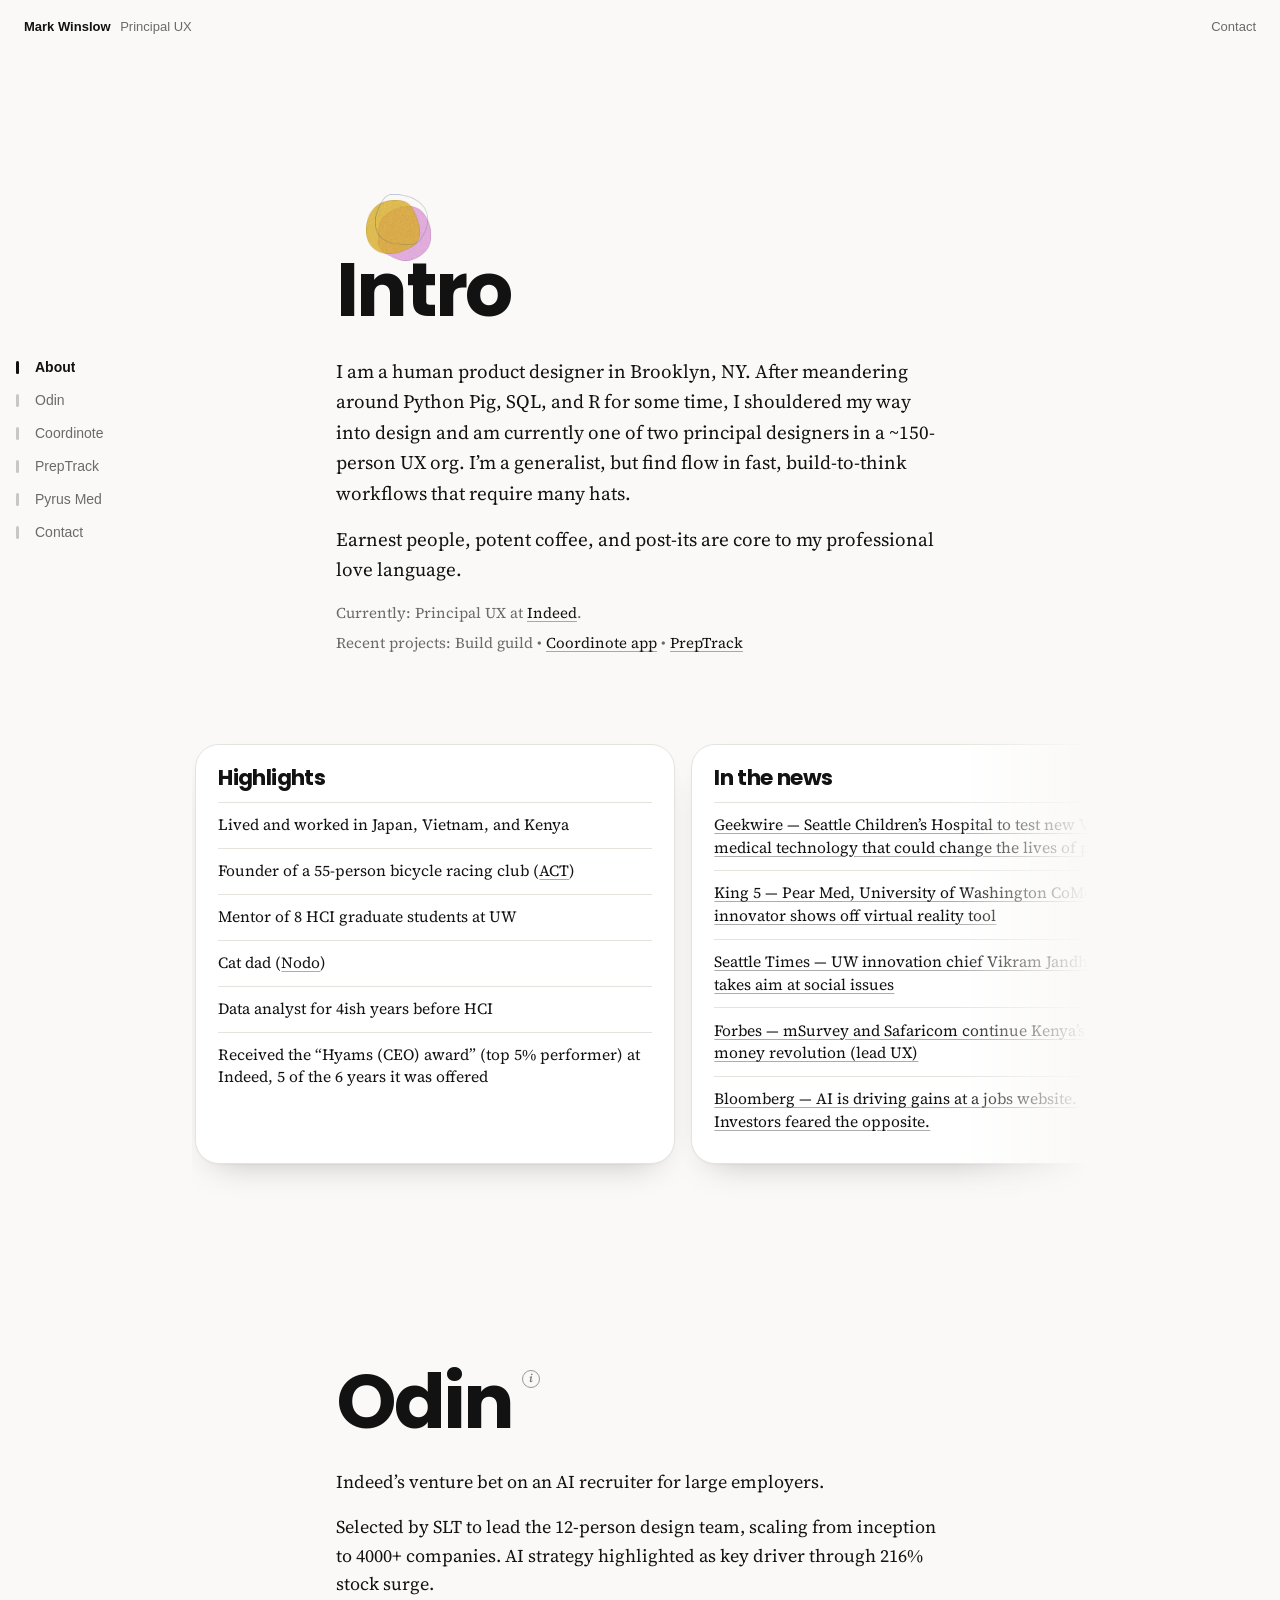
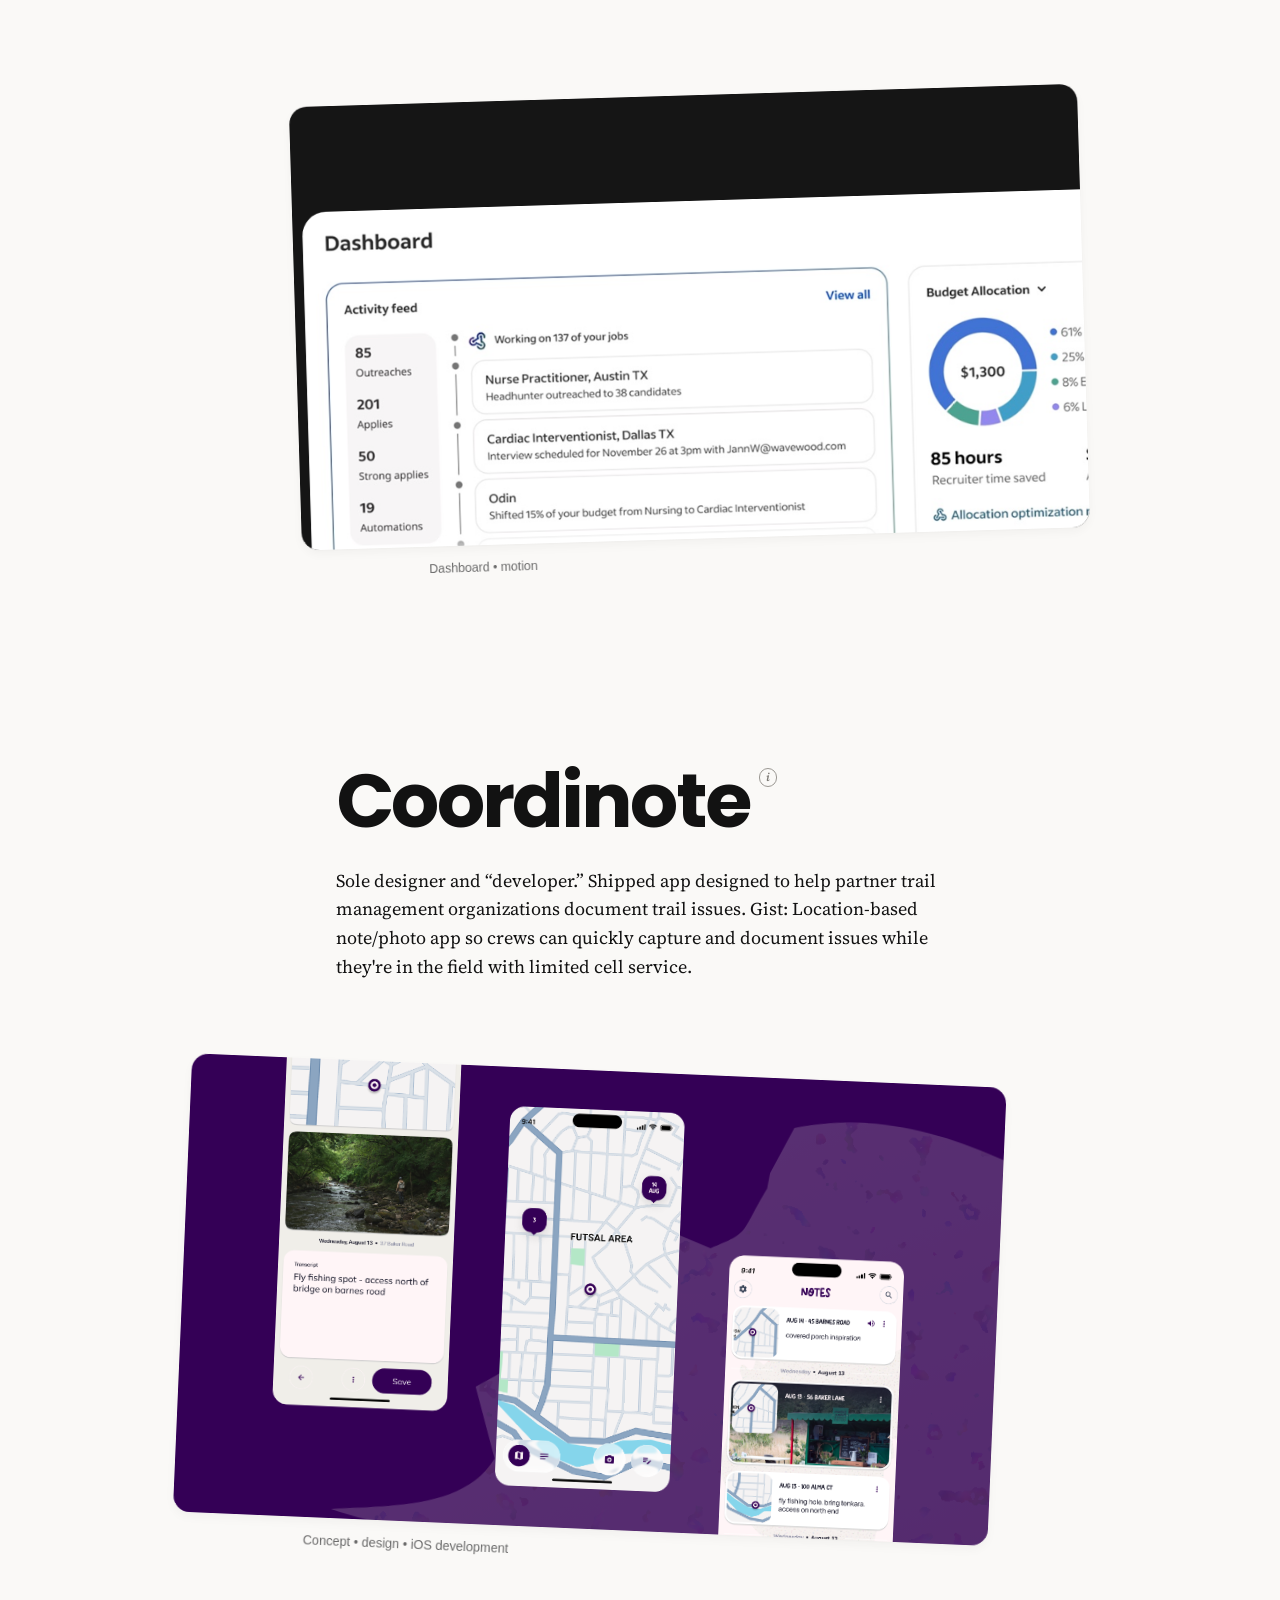
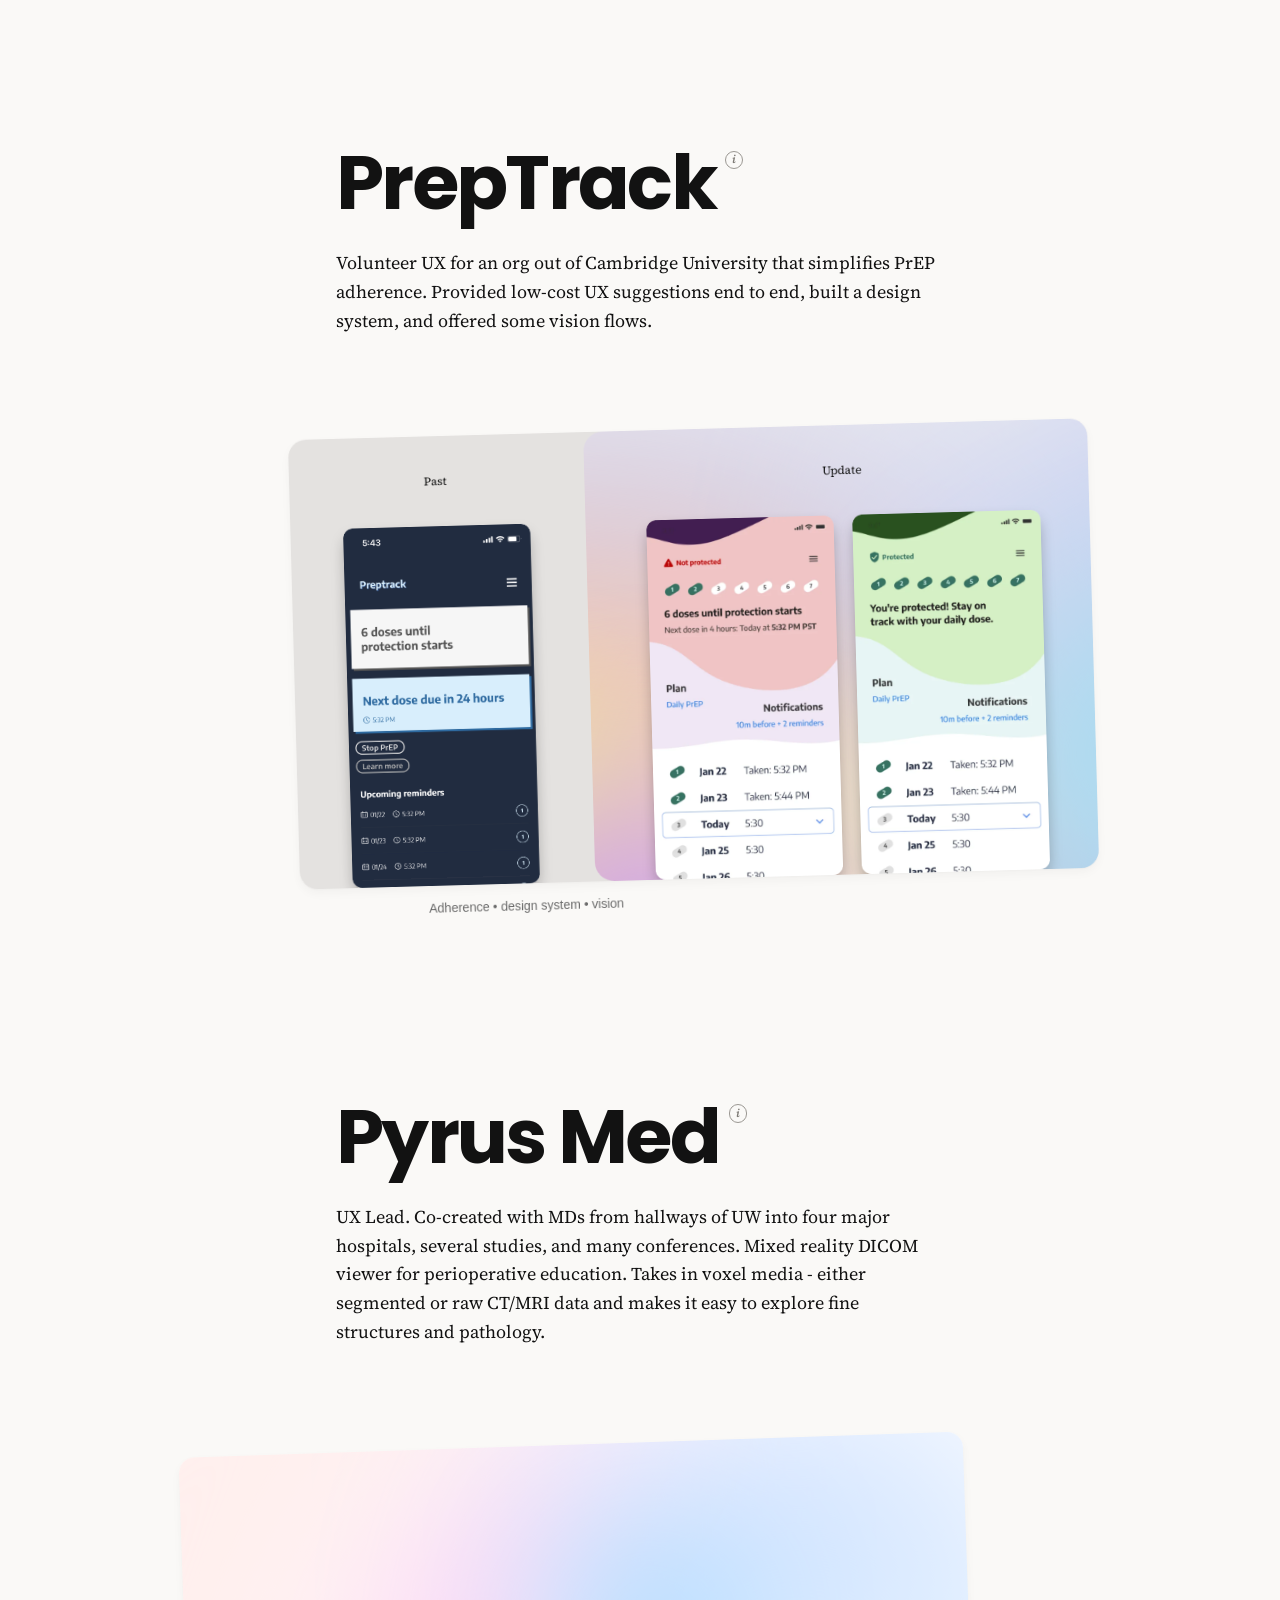
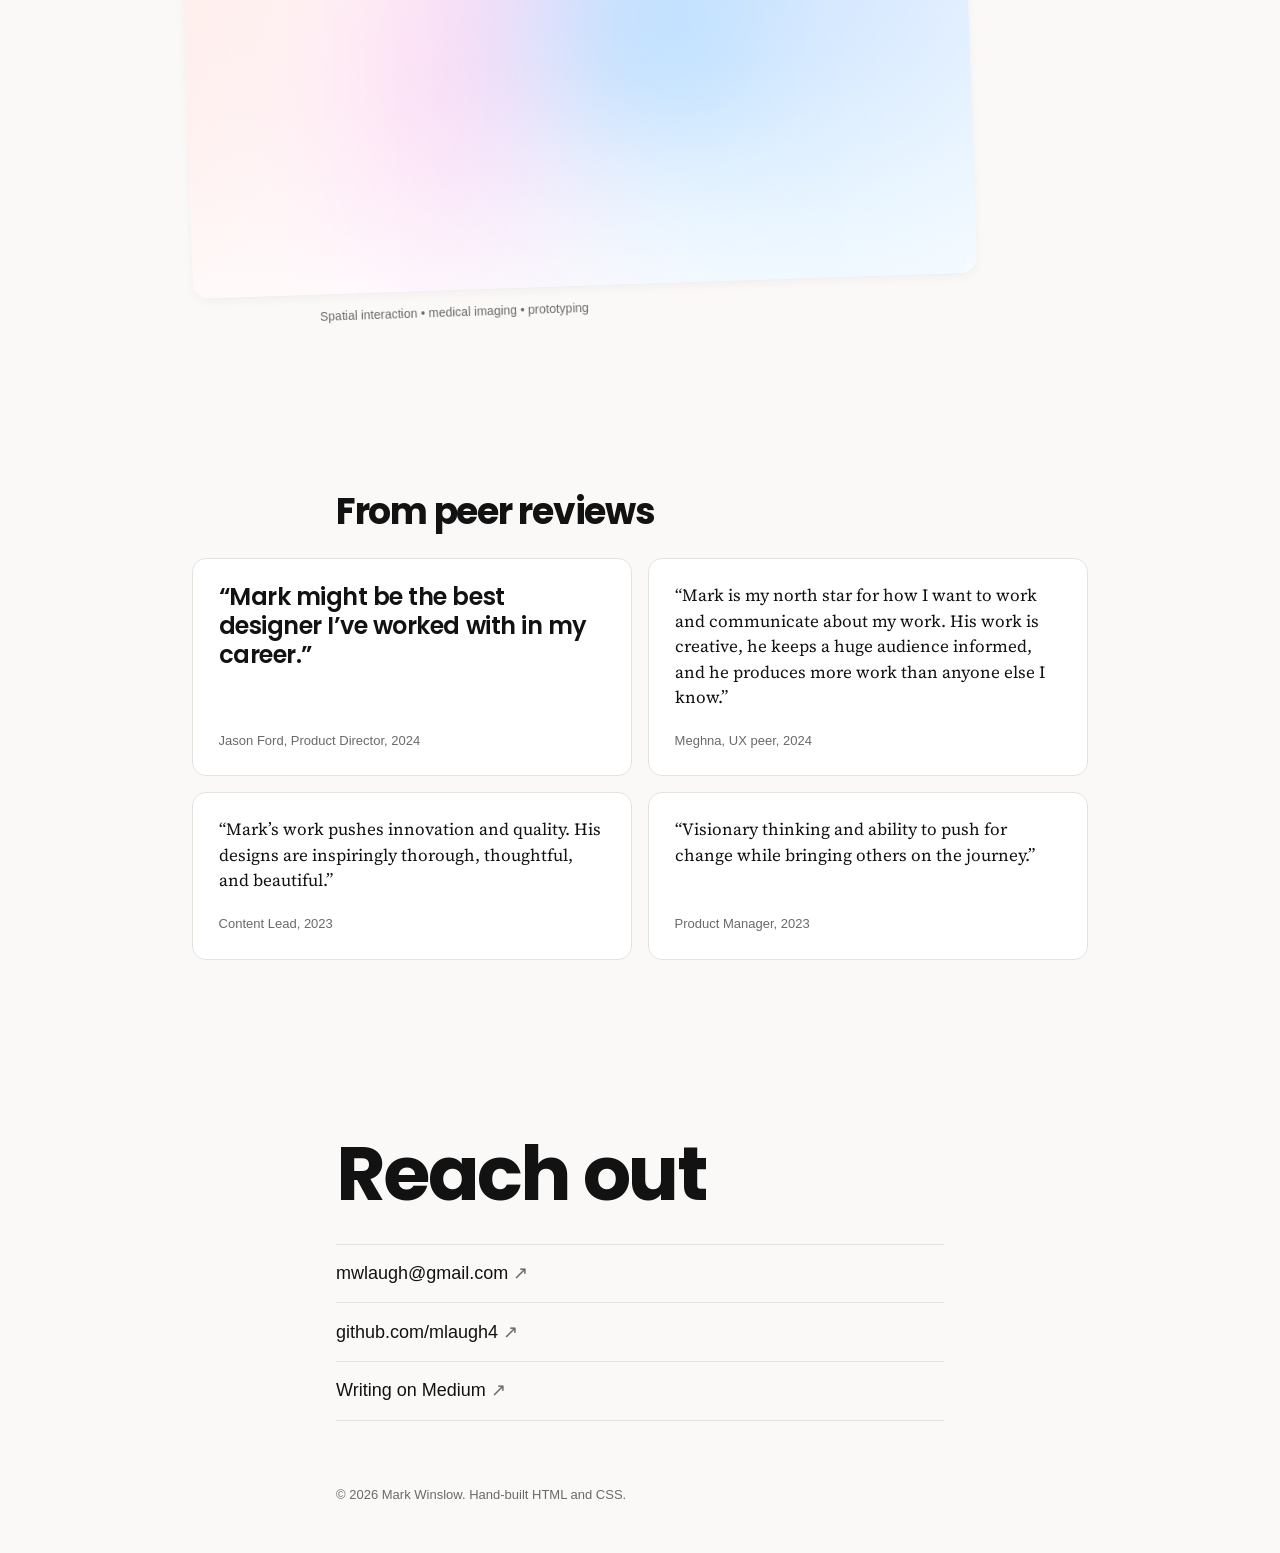
==== v2/index.html @ e4524c11 "Add v2 portfolio with project deep dives Co-authored-by: Cursor <cursoragent@cursor.com>" ====
<!DOCTYPE html>
<html lang="en">
  <head>
    <meta charset="utf-8" />
    <meta name="viewport" content="width=device-width, initial-scale=1" />
    <title>Mark Winslow — Principal UX</title>
    <meta
      name="description"
      content="Mark Winslow is a Principal UX designer at Indeed. Agentic recruiting, mixed-reality medical tools, and side projects in fintech and health."
    />
    <meta name="color-scheme" content="light" />
    <link rel="preconnect" href="https://fonts.googleapis.com" />
    <link rel="preconnect" href="https://fonts.gstatic.com" crossorigin />
    <link
      href="https://fonts.googleapis.com/css2?family=Poppins:wght@600;700&family=Source+Serif+4:ital,opsz,wght@0,8..60,400;0,8..60,600;1,8..60,400&display=swap"
      rel="stylesheet"
    />
    <link rel="stylesheet" href="styles.css?v=49" />
    <script src="main.js?v=20" defer></script>
  </head>
  <body>
    <a class="skip" href="#main">Skip to content</a>

    <header class="topbar">
      <a class="topbar__name" href="#about">
        <strong>Mark Winslow</strong>
        <span>Principal UX</span>
      </a>
      <a class="topbar__contact" href="#contact">Contact</a>
    </header>

    <nav class="side-nav" aria-label="Sections" data-side-nav>
      <ul class="side-nav__list">
        <li>
          <a class="nav-link" href="#about">
            <span class="nav-link__dash" aria-hidden="true"></span>
            <span class="nav-link__label">About</span>
          </a>
        </li>
        <li>
          <a class="nav-link" href="#odin">
            <span class="nav-link__dash" aria-hidden="true"></span>
            <span class="nav-link__label">Odin</span>
          </a>
        </li>
        <li>
          <a class="nav-link" href="#coordinote">
            <span class="nav-link__dash" aria-hidden="true"></span>
            <span class="nav-link__label">Coordinote</span>
          </a>
        </li>
        <li>
          <a class="nav-link" href="#preptrack">
            <span class="nav-link__dash" aria-hidden="true"></span>
            <span class="nav-link__label">PrepTrack</span>
          </a>
        </li>
        <li>
          <a class="nav-link" href="#pear-med">
            <span class="nav-link__dash" aria-hidden="true"></span>
            <span class="nav-link__label">Pyrus Med</span>
          </a>
        </li>
        <li>
          <a class="nav-link" href="#contact">
            <span class="nav-link__dash" aria-hidden="true"></span>
            <span class="nav-link__label">Contact</span>
          </a>
        </li>
      </ul>
    </nav>

    <main id="main">
      <section id="about" class="intro" aria-labelledby="intro-title">
        <div class="wrap">
          <div class="intro-mark" aria-hidden="true">
            <img class="intro-mark__blob intro-mark__blob--pink" src="img/blob-pink.webp" alt="" />
            <img class="intro-mark__blob intro-mark__blob--gold" src="img/blob-gold.webp" alt="" />
            <img class="intro-mark__blob intro-mark__blob--line" src="img/blob-line.webp" alt="" />
          </div>
          <h1 id="intro-title">Intro</h1>
          <p class="lede">
            I am a human product designer in Brooklyn, NY. After meandering
            around Python Pig, SQL, and R for some time, I shouldered my way
            into design and am currently one of two principal designers in a
            ~150-person UX org. I’m a generalist, but find flow in fast,
            build-to-think workflows that require many hats.
          </p>
          <p class="lede">
            Earnest people, potent coffee, and post-its are core to my
            professional love language.
          </p>
          <p class="aside">
            Currently: Principal UX at <a href="#odin">Indeed</a>.
          </p>
          <p class="aside">
            Recent projects: Build guild •
            <a href="#coordinote">Coordinote app</a> •
            <a href="#preptrack">PrepTrack</a>
          </p>
        </div>

        <div class="highlights" tabindex="0" aria-label="Highlights">
          <div class="highlights__track">
            <article class="highlight-card">
              <h2>Highlights</h2>
              <ul>
                <li>Lived and worked in Japan, Vietnam, and Kenya</li>
                <li>
                  Founder of a 55-person bicycle racing club
                  (<a href="https://www.instagram.com/acyclingteam">ACT</a>)
                </li>
                <li>Mentor of 8 HCI graduate students at UW</li>
                <li>
                  Cat dad (<a href="https://photos.app.goo.gl/wuzjAaiDutXYQFfJ7">Nodo</a>)
                </li>
                <li>Data analyst for 4ish years before HCI</li>
                <li>
                  Received the “Hyams (CEO) award” (top 5% performer) at Indeed,
                  5 of the 6 years it was offered
                </li>
              </ul>
            </article>

            <article class="highlight-card">
              <h2>In the news</h2>
              <ul>
                <li>
                  <a
                    href="https://www.geekwire.com/2017/seattle-childrens-hospital-test-new-vr-medical-technology-change-lives-patients/"
                    >Geekwire — Seattle Children’s Hospital to test new VR medical
                    technology that could change the lives of patients</a
                  >
                </li>
                <li>
                  <a
                    href="https://www.king5.com/article/news/health/pear-med-university-of-washington-comotion-innovator-shows-off-virtual-reality-tool/281-420611481"
                    >King 5 — Pear Med, University of Washington CoMotion innovator
                    shows off virtual reality tool</a
                  >
                </li>
                <li>
                  <a
                    href="https://www.seattletimes.com/seattle-news/education/uw-innovation-chief-takes-aim-at-social-issues/"
                    >Seattle Times — UW innovation chief Vikram Jandhyala takes aim
                    at social issues</a
                  >
                </li>
                <li>
                  <a
                    href="https://www.forbes.com/sites/montymunford/2017/05/03/msurvey-and-safaricom-continue-kenyas-mobile-money-revolution/"
                    >Forbes — mSurvey and Safaricom continue Kenya’s mobile money
                    revolution (lead UX)</a
                  >
                </li>
                <li>
                  <a
                    href="https://www.bloomberg.com/news/newsletters/2026-08-14/ai-drove-growth-at-indeed-after-investors-feared-the-worst-for-jobs-search-site"
                    >Bloomberg — AI is driving gains at a jobs website. Investors
                    feared the opposite.</a
                  >
                </li>
              </ul>
            </article>

            <article class="highlight-card">
              <h2>Publications &amp; presentations</h2>
              <ul>
                <li>
                  <a
                    href="https://www.urotoday.com/conference-highlights/world-congress-of-endourology-2017/98514-wce-2017-evaluation-of-a-3d-virtual-reality-model-for-surgical-planning-and-education.html"
                    >Evaluation of a 3D Virtual Reality Model for Surgical Planning
                    and Education.</a
                  >
                  Paper presented at the annual World Congress of Endourology in
                  Vancouver, B.C.
                </li>
                <li>
                  Landman, J., Safiullah, S., Clayman R., … Laughery, M. (2017)
                  Three-dimensional Kidney Model Development for Virtual Reality.
                  Paper presented at the annual Engineering and Urology conference
                  in Boston, MA.
                </li>
                <li>
                  Safiullah, S., Patel R., Lama, D., … Laughery, M. (2017)
                  Evaluation of a 3D Virtual Reality Model for Surgical Planning
                  and Education. Paper presented at the annual World Congress of
                  Endourology in Vancouver, B.C.
                </li>
              </ul>
            </article>
          </div>
        </div>
      </section>

      <section id="odin" class="project" aria-labelledby="odin-title">
        <div class="wrap">
          <div class="project__head">
            <h2 id="odin-title">Odin</h2>
            <details class="role">
              <summary aria-label="Odin role details">i</summary>
              <dl>
                <dt>Role</dt>
                <dd>Principal UX, design lead for a team of 8</dd>
                <dt>Company</dt>
                <dd>Indeed</dd>
                <dt>Links</dt>
                <dd>
                  <a href="https://vimeo.com/1160782659">Video overview</a>,
                  <a
                    href="https://www.figma.com/proto/QzykPLdsbPzimtp2MYTUZN/Odin?page-id=184%3A18462&amp;node-id=640-57442&amp;scaling=scale-down&amp;content-scaling=fixed&amp;starting-point-node-id=640%3A57442&amp;show-proto-sidebar=1"
                    >Vision (Figma)</a
                  >,
                  <a
                    href="https://docs.google.com/presentation/d/11q3VzAOKB0fhr8kzIK9ABAuRadonyUYdkd1dKa0segI/edit?usp=sharing"
                    >Dec release (Slides)</a
                  >
                </dd>
              </dl>
            </details>
          </div>
          <p>
            Indeed’s venture bet on an AI recruiter for large employers.
          </p>
          <p>
            Selected by SLT to lead the 12-person design team, scaling from
            inception to 4000+ companies. AI strategy highlighted as key driver
            through 216% stock surge.
          </p>
        </div>

        <figure class="shot">
          <div class="frame frame--stage">
            <video
              data-inline-video
              src="img/odin-activity.mp4"
              width="1360"
              height="1082"
              poster="img/odin-activity.jpg"
              muted
              loop
              playsinline
              aria-label="Odin dashboard, with the activity feed updating"
            ></video>
            <button
              class="frame__open"
              type="button"
              data-deep-dive="odin-deep-dive"
              aria-haspopup="dialog"
              aria-label="View the Odin project"
            >
              <span class="frame__hint" aria-hidden="true">View project</span>
            </button>
          </div>
          <figcaption>
            <span>Dashboard • motion</span>
          </figcaption>
        </figure>
      </section>

      <section id="coordinote" class="project" aria-labelledby="coord-title">
        <div class="wrap">
          <div class="project__head">
            <h2 id="coord-title">Coordinote</h2>
            <details class="role">
              <summary aria-label="Coordinote role details">i</summary>
              <dl>
                <dt>Role</dt>
                <dd>Design and iOS development (personal project)</dd>
                <dt>Status</dt>
                <dd>In progress</dd>
                <dt>Link</dt>
                <dd>
                  <a href="https://github.com/mlaugh4/coordinote-privacy"
                    >Privacy policy</a
                  >
                </dd>
              </dl>
            </details>
          </div>
          <p>
            Sole designer and “developer.” Shipped app designed to help
            partner trail management organizations document trail issues.
            Gist: Location-based note/photo app so crews can quickly capture
            and document issues while they're in the field with limited cell
            service.
          </p>
        </div>

        <figure class="shot shot--bleed">
          <div
            class="frame frame--coordinote"
            role="img"
            aria-label="Coordinote screens: a field note, a map of pins, and a notes list"
          >
            <img class="coord__blob" src="img/coordinote-blob.svg" alt="" />
            <img
              class="coord__phone coord__phone--note"
              src="img/coordinote-note.webp"
              width="356"
              height="771"
              alt=""
              loading="lazy"
            />
            <img
              class="coord__phone coord__phone--map"
              src="img/coordinote-map.webp"
              width="356"
              height="774"
              alt=""
              loading="lazy"
            />
            <img
              class="coord__phone coord__phone--notes"
              src="img/coordinote-notes.webp"
              width="356"
              height="771"
              alt=""
              loading="lazy"
            />
            <button
              class="frame__open"
              type="button"
              data-deep-dive="coordinote-deep-dive"
              aria-haspopup="dialog"
              aria-label="View the Coordinote project"
            >
              <span class="frame__hint" aria-hidden="true">View project</span>
            </button>
          </div>
          <figcaption>
            <span>Concept • design • iOS development</span>
          </figcaption>
        </figure>
      </section>

      <section id="preptrack" class="project" aria-labelledby="preptrack-title">
        <div class="wrap">
          <div class="project__head">
            <h2 id="preptrack-title">PrepTrack</h2>
            <details class="role">
              <summary aria-label="PrepTrack role details">i</summary>
              <dl>
                <dt>Role</dt>
                <dd>Volunteer UX</dd>
                <dt>With</dt>
                <dd>An org out of Cambridge University</dd>
              </dl>
            </details>
          </div>
          <p>
            Volunteer UX for an org out of Cambridge University that simplifies
            PrEP adherence. Provided low-cost UX suggestions end to end, built
            a design system, and offered some vision flows.
          </p>
        </div>

        <figure class="shot shot--bleed">
          <div class="frame frame--preptrack">
            <div class="pt">
              <div class="pt__wash"><img src="img/preptrack-gradient.svg" alt="" /></div>
              <p class="pt__label pt__label--past">Past</p>
              <p class="pt__label pt__label--update">Update</p>
              <img
                class="pt__past"
                src="img/preptrack-past.png"
                width="390"
                height="747"
                alt=""
              />
              <img
                class="pt__update pt__update--risk"
                src="img/preptrack-update-not-protected.webp"
                width="534"
                height="1024"
                alt="Not protected: six doses until protection starts"
              />
              <img
                class="pt__update pt__update--safe"
                src="img/preptrack-update-protected.webp"
                width="534"
                height="1024"
                alt="Protected: stay on track with your daily dose"
              />
            </div>
            <button
              class="frame__open"
              type="button"
              data-deep-dive="preptrack-deep-dive"
              aria-haspopup="dialog"
              aria-label="View the PrepTrack project"
            >
              <span class="frame__hint" aria-hidden="true">View project</span>
            </button>
          </div>
          <figcaption>
            <span>Adherence • design system • vision</span>
          </figcaption>
        </figure>
      </section>

      <section id="pear-med" class="project" aria-labelledby="pear-title">
        <div class="wrap">
          <div class="project__head">
            <h2 id="pear-title">Pyrus Med</h2>
            <details class="role">
              <summary aria-label="Pyrus Med role details">i</summary>
              <dl>
                <dt>Role</dt>
                <dd>Co-founder and UX lead</dd>
                <dt>When</dt>
                <dd>2016–2017, UW CoMotion Labs</dd>
                <dt>Press</dt>
                <dd>
                  <a
                    href="https://www.geekwire.com/2017/seattle-childrens-hospital-test-new-vr-medical-technology-change-lives-patients/"
                    >GeekWire</a
                  >,
                  <a
                    href="https://www.king5.com/article/news/health/pear-med-university-of-washington-comotion-innovator-shows-off-virtual-reality-tool/281-420611481"
                    >King 5</a
                  >,
                  <a
                    href="https://www.urotoday.com/conference-highlights/world-congress-of-endourology-2017/98514-wce-2017-evaluation-of-a-3d-virtual-reality-model-for-surgical-planning-and-education.html"
                    >WCE 2017</a
                  >
                </dd>
              </dl>
            </details>
          </div>
          <p>
            UX Lead. Co-created with MDs from hallways of UW into four major
            hospitals, several studies, and many conferences. Mixed reality
            DICOM viewer for perioperative education. Takes in voxel media -
            either segmented or raw CT/MRI data and makes it easy to explore
            fine structures and pathology.
          </p>
        </div>

        <figure class="shot shot--bleed">
          <div class="frame frame--pyrus">
            <img class="pyrus__wash" src="img/pyrus-gradient.svg" alt="" />
            <p class="pyrus__label is-lead" style="--i: 0" aria-hidden="true">Imaging input</p>
            <p class="pyrus__label" style="--i: 1" aria-hidden="true">Model management</p>
            <p class="pyrus__label" style="--i: 2" aria-hidden="true">Virtual reality</p>
            <p class="pyrus__label" style="--i: 3" aria-hidden="true">Augmented reality</p>
            <img class="pyrus__panel is-lead" style="--i: 0" src="img/pyrus-filetypes.webp" width="478" height="676" alt="" />
            <img class="pyrus__panel" style="--i: 1" src="img/pyrus-portal.webp" width="1024" height="680" alt="" />
            <img class="pyrus__panel" style="--i: 2" src="img/pyrus-vr.webp" width="771" height="872" alt="" />
            <img class="pyrus__panel" style="--i: 3" src="img/pyrus-ar.webp" width="771" height="872" alt="" />
            <button
              class="frame__open"
              type="button"
              data-deep-dive="pear-deep-dive"
              aria-haspopup="dialog"
              aria-label="View the Pyrus Med project"
            >
              <span class="frame__hint" aria-hidden="true">View project</span>
            </button>
          </div>
          <figcaption>
            <span>Spatial interaction • medical imaging • prototyping</span>
          </figcaption>
        </figure>
      </section>

      <section class="kind-words" aria-labelledby="kind-title">
        <div class="wrap">
          <h3 id="kind-title">From peer reviews</h3>
        </div>
        <ul class="quotes">
          <li>
            <blockquote>
              <p>“Mark might be the best designer I’ve worked with in my career.”</p>
              <cite>Jason Ford, Product Director, 2024</cite>
            </blockquote>
          </li>
          <li>
            <blockquote>
              <p>
                “Mark is my north star for how I want to work and communicate
                about my work. His work is creative, he keeps a huge audience
                informed, and he produces more work than anyone else I know.”
              </p>
              <cite>Meghna, UX peer, 2024</cite>
            </blockquote>
          </li>
          <li>
            <blockquote>
              <p>
                “Mark’s work pushes innovation and quality. His designs are
                inspiringly thorough, thoughtful, and beautiful.”
              </p>
              <cite>Content Lead, 2023</cite>
            </blockquote>
          </li>
          <li>
            <blockquote>
              <p>
                “Visionary thinking and ability to push for change while
                bringing others on the journey.”
              </p>
              <cite>Product Manager, 2023</cite>
            </blockquote>
          </li>
        </ul>
      </section>

      <section id="contact" class="contact" aria-labelledby="contact-title">
        <div class="wrap">
          <h2 id="contact-title">Reach out</h2>
          <ul class="contact__list">
            <li><a href="mailto:mwlaugh@gmail.com">mwlaugh@gmail.com</a></li>
            <li><a href="https://github.com/mlaugh4">github.com/mlaugh4</a></li>
            <li>
              <a
                href="https://medium.com/@markwinslow/a-meta-analysis-of-ux-in-mixed-augmented-reality-jan-2017-ac6536c4204a"
                >Writing on Medium</a
              >
            </li>
          </ul>
        </div>
      </section>
    </main>

    <footer class="footer">
      <div class="wrap">
        <p>© <span data-year></span> Mark Winslow. Hand-built HTML and CSS.</p>
      </div>
    </footer>

    <dialog class="deep-dive" id="odin-deep-dive" aria-labelledby="odin-dd-title">
      <header class="deep-dive__bar">
        <p class="deep-dive__title" id="odin-dd-title">Odin</p>
        <button class="deep-dive__close" type="button" aria-label="Close" data-deep-dive-close>
          <svg viewBox="0 0 24 24" width="20" height="20" aria-hidden="true">
            <path d="M6 6l12 12M18 6 6 18" fill="none" stroke="currentColor" stroke-width="1.6" stroke-linecap="round" />
          </svg>
        </button>
      </header>

      <div class="deep-dive__body">
        <p class="deep-dive__count" data-slide-count hidden aria-live="polite"></p>
        <div class="deep-dive__media" data-deep-dive-media>
          <div class="deep-dive__slide is-current" data-slide>
            <div class="frame frame--stage">
              <video
                src="img/odin-activity.mp4"
                width="1360"
                height="1082"
                poster="img/odin-activity.jpg"
                muted
                loop
                playsinline
                preload="none"
                aria-label="Odin dashboard, with the activity feed updating"
              ></video>
            </div>
          </div>
          <div class="deep-dive__slide" data-slide hidden>
            <div class="frame frame--turnkey">
              <img
                src="img/odin-turnkey.webp"
                width="1262"
                height="709"
                alt="Welcome to Odin, beside the Wavewood hiring strategy"
              />
            </div>
          </div>
          <div class="deep-dive__slide" data-slide hidden>
            <div class="frame frame--sourcing">
              <video
                src="img/odin-sourcing.mp4"
                width="1280"
                height="720"
                poster="img/odin-sourcing-poster.webp"
                muted
                loop
                playsinline
                preload="none"
                aria-label="Odin sourcing agent instructions being customized"
              ></video>
            </div>
          </div>
          <div class="deep-dive__slide" data-slide hidden>
            <div class="frame frame--drivers">
              <div class="drivers">
                <div class="drivers__band drivers__band--ui"></div>
                <div class="drivers__band drivers__band--ai"></div>
                <div class="drivers__band drivers__band--src"></div>
                <p class="drivers__label drivers__label--phase">Phase</p>
                <p class="drivers__label drivers__label--ui">UI</p>
                <p class="drivers__label drivers__label--ai">AI</p>
                <p class="drivers__label drivers__label--src">Sources</p>
                <section class="drivers__col drivers__col--create">
                  <p>
                    <strong>Job creation:</strong><br />
                    Default screening criteria should be an expression of what we think is
                    <span class="drivers__mark">most</span>
                    important for evaluating candidates (and used to inform questions)
                  </p>
                  <div class="drivers__pill drivers__pill--green">
                    <span>Screening criteria</span>
                    <strong>Top 8 req. and pref.</strong>
                  </div>
                  <div class="drivers__pill drivers__pill--purple">
                    <span>Prompt 1</span>
                    <strong>CSSC generation</strong>
                  </div>
                  <div class="drivers__chips">
                    <span>JD</span>
                    <span>SQ</span>
                    <span aria-hidden="true"></span>
                  </div>
                  <span class="drivers__rise drivers__rise--ui" aria-hidden="true"></span>
                  <span class="drivers__rise drivers__rise--ai" aria-hidden="true"></span>
                </section>
                <section class="drivers__col drivers__col--present">
                  <p>
                    <strong>Presenting candidates:</strong><br />
                    Wider set of inputs ensures CSP relevance while not flooding SC.
                    *Score should only use information gathered in apply
                  </p>
                  <div class="drivers__pill drivers__pill--green">
                    <span>CSP</span>
                    <strong>Score, summary, verifs</strong>
                  </div>
                  <div class="drivers__pill drivers__pill--purple">
                    <span>Prompt 2</span>
                    <strong>CSP generation</strong>
                  </div>
                  <div class="drivers__chips drivers__chips--pair">
                    <span>SC</span>
                    <span>JD</span>
                    <span>SQ</span>
                    <span>Model jobs</span>
                    <span aria-hidden="true"></span>
                    <span>Skills</span>
                  </div>
                  <span class="drivers__rise drivers__rise--ui drivers__rise--jd" aria-hidden="true"></span>
                  <span class="drivers__rise drivers__rise--ai drivers__rise--jd" aria-hidden="true"></span>
                </section>
                <svg class="drivers__links" viewBox="0 0 1000 562" aria-hidden="true">
                  <defs>
                    <marker id="odin-drivers-arrow" viewBox="0 0 10 10" refX="8" refY="5" markerWidth="7" markerHeight="7" orient="auto">
                      <path d="M1 1.5 8 5 1 8.5" fill="none" stroke="#fff" stroke-width="1.4" stroke-linecap="round" stroke-linejoin="round" />
                    </marker>
                  </defs>
                  <path d="M440 210 H488 V430 H590" />
                  <path d="M600 250 V400" />
                </svg>
              </div>
            </div>
          </div>
          <button class="deep-dive__arrow deep-dive__arrow--prev" type="button" data-slide-prev aria-label="Previous slide">
            <svg viewBox="0 0 24 24" width="18" height="18" aria-hidden="true">
              <path d="M14 6 8 12l6 6" fill="none" stroke="currentColor" stroke-width="1.6" stroke-linecap="round" stroke-linejoin="round" />
            </svg>
          </button>
          <button class="deep-dive__arrow deep-dive__arrow--next" type="button" data-slide-next aria-label="Next slide">
            <svg viewBox="0 0 24 24" width="18" height="18" aria-hidden="true">
              <path d="M10 6l6 6-6 6" fill="none" stroke="currentColor" stroke-width="1.6" stroke-linecap="round" stroke-linejoin="round" />
            </svg>
          </button>
        </div>

        <div class="deep-dive__text" data-slide-copy>
          <div class="deep-dive__copy">
            <h2 class="deep-dive__heading">Project overview</h2>
            <h3>Context</h3>
            <p>
              Indeed’s legacy business (hosted job advertising) asymptoted in
              2023. In an attempt to reignite revenue growth, SLT formed a tiger
              team to build an agentic recruiting and screening product for
              enterprise employers.
            </p>
            <h3>Product</h3>
            <p>
              Agentic recruiting assistant that uses screening criteria to
              intelligently find, screen, and summarize talent, as well as
              distribute spend efficiently across jobs.
            </p>
            <h3>Key challenge</h3>
            <p>
              Finding the goldilocks optimal input per job to maximize trust
              and accuracy, while minimizing legal and social risk. Balancing
              conflicting interests between buyers (HR leader) and daily users
              that stand to be replaced (Recruiters).
            </p>
            <h3>Outcome</h3>
            <p>
              Led team of 8 designers from concept through 3 pilot phases, and
              full deployment in January 2026 (currently multiple $1mm
              contracts). Navigated complex legal, RAI, and multi-constituent
              problem space.
            </p>
          </div>
          <dl class="deep-dive__meta">
            <dt>Role</dt>
            <dd>Design lead on team of 8 ICs</dd>
            <dt>Company</dt>
            <dd>Indeed</dd>
            <dt>Links</dt>
            <dd>
              <a href="https://vimeo.com/1160782659">Video overview</a><br />
              <a
                href="https://www.figma.com/proto/QzykPLdsbPzimtp2MYTUZN/Odin?page-id=184%3A18462&amp;node-id=640-57442&amp;scaling=scale-down&amp;content-scaling=fixed&amp;starting-point-node-id=640%3A57442&amp;show-proto-sidebar=1"
                >Vision (Figma)</a
              ><br />
              <a
                href="https://docs.google.com/presentation/d/11q3VzAOKB0fhr8kzIK9ABAuRadonyUYdkd1dKa0segI/edit?usp=sharing"
                >Dec release (Slides)</a
              >
            </dd>
          </dl>
        </div>
        <div class="deep-dive__text deep-dive__text--solo" data-slide-copy hidden>
          <div class="deep-dive__copy">
            <h2 class="deep-dive__heading">Turnkey setup</h2>
            <p>
              Our first challenge was to address pressure to keep onboarding
              lightweight, but provide just enough control and transparency to
              ingrain trust. We learned in generative that XL employers live in
              their ATS and have little tolerance for outside tooling and
              elaborate config.
            </p>
          </div>
        </div>
        <div class="deep-dive__text deep-dive__text--solo" data-slide-copy hidden>
          <div class="deep-dive__copy">
            <h2 class="deep-dive__heading">Agent customization</h2>
            <p>
              Employers that pay for “Headhunter” are invited to tune the
              agent’s discovery and screening criteria. Research found that
              investment in this phase predicts higher chance of hiring
              outcomes and positive qualitative feedback, yet
            </p>
          </div>
        </div>
        <div class="deep-dive__text deep-dive__text--solo" data-slide-copy hidden>
          <div class="deep-dive__copy">
            <h2 class="deep-dive__heading">Mapping key AI value drivers</h2>
            <p>
              90% of Odin’s value was in the relevance of candidates delivered.
              This was an iceberg product: Super simple AI with highly refined
              business logic. Given these employers are largely embedded in
              their ATS, a big part of my job was working with our Head of
              Machine Learning to define two key moments: Generating default
              screening criteria (see prior slide), and delivering wow-level
              candidates with the right proof of fit.
            </p>
          </div>
        </div>
      </div>
    </dialog>

    <dialog class="deep-dive" id="coordinote-deep-dive" aria-labelledby="coord-dd-title">
      <header class="deep-dive__bar">
        <p class="deep-dive__title" id="coord-dd-title">Coordinote</p>
        <button class="deep-dive__close" type="button" aria-label="Close" data-deep-dive-close>
          <svg viewBox="0 0 24 24" width="20" height="20" aria-hidden="true">
            <path d="M6 6l12 12M18 6 6 18" fill="none" stroke="currentColor" stroke-width="1.6" stroke-linecap="round" />
          </svg>
        </button>
      </header>
      <div class="deep-dive__body">
        <div class="deep-dive__media shot--bleed" data-deep-dive-media>
          <div class="frame frame--coordinote">
            <img
              src="img/coordinote-cover.webp"
              width="1663"
              height="935"
              alt="Coordinote screens: a field note, a map of pins, and a notes list"
            />
          </div>
        </div>
        <div class="deep-dive__text">
          <div class="deep-dive__copy">
            <h2 class="deep-dive__heading">Coordinote</h2>
            <p>
              Sole designer and “developer.” Shipped app designed to help
              partner trail management organizations document trail issues.
              Gist: Location-based note/photo app so crews can quickly capture
              and document issues while they're in the field with limited cell
              service.
            </p>
          </div>
          <dl class="deep-dive__meta">
            <dt>Role</dt>
            <dd>Design and iOS development (personal project)</dd>
            <dt>Status</dt>
            <dd>In progress</dd>
            <dt>Link</dt>
            <dd>
              <a href="https://github.com/mlaugh4/coordinote-privacy">Privacy policy</a>
            </dd>
          </dl>
        </div>
      </div>
    </dialog>

    <dialog class="deep-dive" id="preptrack-deep-dive" aria-labelledby="preptrack-dd-title">
      <header class="deep-dive__bar">
        <p class="deep-dive__title" id="preptrack-dd-title">PrepTrack</p>
        <button class="deep-dive__close" type="button" aria-label="Close" data-deep-dive-close>
          <svg viewBox="0 0 24 24" width="20" height="20" aria-hidden="true">
            <path d="M6 6l12 12M18 6 6 18" fill="none" stroke="currentColor" stroke-width="1.6" stroke-linecap="round" />
          </svg>
        </button>
      </header>
      <div class="deep-dive__body">
        <div class="deep-dive__media shot--bleed" data-deep-dive-media>
          <div class="frame frame--preptrack">
            <div class="pt">
              <div class="pt__wash"><img src="img/preptrack-gradient.svg" alt="" /></div>
              <p class="pt__label pt__label--past">Past</p>
              <p class="pt__label pt__label--update">Update</p>
              <img class="pt__past" src="img/preptrack-past.png" width="390" height="747" alt="" />
              <img
                class="pt__update pt__update--risk"
                src="img/preptrack-update-not-protected.webp"
                width="534"
                height="1024"
                alt="Not protected: six doses until protection starts"
              />
              <img
                class="pt__update pt__update--safe"
                src="img/preptrack-update-protected.webp"
                width="534"
                height="1024"
                alt="Protected: stay on track with your daily dose"
              />
            </div>
          </div>
        </div>
        <div class="deep-dive__text">
          <div class="deep-dive__copy">
            <h2 class="deep-dive__heading">PrepTrack</h2>
            <h3>Context</h3>
            <p>
              Volunteer UX for org out of Cambridge University that simplifies
              PreP adherence. Provided low-cost UX suggestions across
              end-to-end, built a design system, and offered some vision flows.
              The team hadn’t had any UX input and the application was very
              confusing. And, frankly, ugly.
            </p>
            <h3>Product</h3>
            <p>
              Mobile app to help people manage HIV pre-exposure prophylaxis
              (PrEP) medication. It recorded pill intake and sex timing,
              provided dosage reminders, tracked protection status for daily or
              event-based PrEP (aligned with UK guidelines), and stored all data
              privately on the user's device.
            </p>
            <h3>Outcome</h3>
            <p>Provided robust design spec that volunteer eng team built against.</p>
          </div>
          <dl class="deep-dive__meta">
            <dt>Role</dt>
            <dd>Volunteer designer</dd>
            <dt>Company</dt>
            <dd>PrepTrack</dd>
            <dt>Links</dt>
            <dd>
              <a href="https://www.preptrack.org/">Website</a><br />
              <a
                href="https://docs.google.com/presentation/d/1CjdlmNsiVJxnXOjN1zHa71hl_XUUuqpqAv6_RC9l0Hs/edit?usp=sharing"
                >Slides</a
              >
            </dd>
          </dl>
        </div>
      </div>
    </dialog>

    <dialog class="deep-dive" id="pear-deep-dive" aria-labelledby="pear-dd-title">
      <header class="deep-dive__bar">
        <p class="deep-dive__title" id="pear-dd-title">Pyrus Med</p>
        <button class="deep-dive__close" type="button" aria-label="Close" data-deep-dive-close>
          <svg viewBox="0 0 24 24" width="20" height="20" aria-hidden="true">
            <path d="M6 6l12 12M18 6 6 18" fill="none" stroke="currentColor" stroke-width="1.6" stroke-linecap="round" />
          </svg>
        </button>
      </header>
      <div class="deep-dive__body">
        <div class="deep-dive__media shot--bleed" data-deep-dive-media>
          <div class="frame frame--pyrus">
            <img class="pyrus__wash" src="img/pyrus-gradient.svg" alt="" />
            <p class="pyrus__label is-lead" style="--i: 0" aria-hidden="true">Imaging input</p>
            <p class="pyrus__label" style="--i: 1" aria-hidden="true">Model management</p>
            <p class="pyrus__label" style="--i: 2" aria-hidden="true">Virtual reality</p>
            <p class="pyrus__label" style="--i: 3" aria-hidden="true">Augmented reality</p>
            <img class="pyrus__panel is-lead" style="--i: 0" src="img/pyrus-filetypes.webp" width="478" height="676" alt="" />
            <img class="pyrus__panel" style="--i: 1" src="img/pyrus-portal.webp" width="1024" height="680" alt="" />
            <img class="pyrus__panel" style="--i: 2" src="img/pyrus-vr.webp" width="771" height="872" alt="" />
            <img class="pyrus__panel" style="--i: 3" src="img/pyrus-ar.webp" width="771" height="872" alt="" />
          </div>
        </div>
        <div class="deep-dive__text">
          <div class="deep-dive__copy">
            <h2 class="deep-dive__heading">Pyrus Med</h2>
            <p>
              UX Lead. Co-created with MDs from hallways of UW into four major
              hospitals, several studies, and many conferences. Mixed reality
              DICOM viewer for perioperative education. Takes in voxel media -
              either segmented or raw CT/MRI data and makes it easy to explore
              fine structures and pathology.
            </p>
          </div>
          <dl class="deep-dive__meta">
            <dt>Role</dt>
            <dd>Co-founder and UX lead</dd>
            <dt>When</dt>
            <dd>2016–2017, UW CoMotion Labs</dd>
            <dt>Links</dt>
            <dd>
              <a href="https://vimeo.com/367562203">Video</a><br />
              <a
                href="https://www.geekwire.com/2017/seattle-childrens-hospital-test-new-vr-medical-technology-change-lives-patients/"
                >GeekWire</a
              ><br />
              <a
                href="https://www.king5.com/article/news/health/pear-med-university-of-washington-comotion-innovator-shows-off-virtual-reality-tool/281-420611481"
                >King 5</a
              ><br />
              <a
                href="https://www.urotoday.com/conference-highlights/world-congress-of-endourology-2017/98514-wce-2017-evaluation-of-a-3d-virtual-reality-model-for-surgical-planning-and-education.html"
                >WCE 2017</a
              >
            </dd>
          </dl>
        </div>
      </div>
    </dialog>
  </body>
</html>
---- v2/styles.css ----
:root {
  --bg: #faf9f7;
  --ink: #121212;
  --muted: #6a6a6a;
  --line: #e6e3de;
  --card: #ffffff;
  --accent: #ee5622;
  --display: "Poppins", "Helvetica Neue", Arial, sans-serif;
  --serif: "Source Serif 4", Georgia, "Times New Roman", serif;
  --sans: -apple-system, BlinkMacSystemFont, "Helvetica Neue", Arial, sans-serif;
  --text: 38rem;
  --media: 56rem;
  --topbar: 3.5rem;
}

*,
*::before,
*::after {
  box-sizing: border-box;
}

html {
  scroll-behavior: smooth;
  scroll-padding-top: calc(var(--topbar) + 1.5rem);
}

body {
  margin: 0;
  background: var(--bg);
  color: var(--ink);
  font-family: var(--serif);
  font-size: 1.125rem;
  line-height: 1.6;
  -webkit-font-smoothing: antialiased;
  text-rendering: optimizeLegibility;
}

img {
  max-width: 100%;
}

a {
  color: inherit;
  text-decoration: underline;
  text-decoration-thickness: 1px;
  text-underline-offset: 0.18em;
  text-decoration-color: color-mix(in srgb, currentColor 35%, transparent);
}

a:hover {
  text-decoration-color: var(--accent);
}

.skip {
  position: absolute;
  left: 1rem;
  top: -4rem;
  z-index: 100;
  padding: 0.5rem 0.75rem;
  background: var(--ink);
  color: var(--bg);
  font-family: var(--sans);
  font-size: 0.875rem;
}

.skip:focus {
  top: 1rem;
}

.wrap {
  width: min(var(--text), 100% - 3rem);
  margin-inline: auto;
}

/* Top bar */

.topbar {
  position: fixed;
  inset: 0 0 auto;
  z-index: 50;
  display: flex;
  align-items: center;
  justify-content: space-between;
  height: var(--topbar);
  padding-inline: 1.5rem;
  font-family: var(--sans);
  font-size: 0.8125rem;
  background: color-mix(in srgb, var(--bg) 82%, transparent);
  backdrop-filter: saturate(1.4) blur(14px);
  -webkit-backdrop-filter: saturate(1.4) blur(14px);
  border-bottom: 1px solid transparent;
  transition: border-color 0.2s ease;
}

.topbar.is-scrolled {
  border-bottom-color: var(--line);
}

.topbar a {
  text-decoration: none;
}

.topbar__name {
  display: flex;
  gap: 0.6rem;
}

.topbar__name strong {
  font-weight: 600;
}

.topbar__name span,
.topbar__contact {
  color: var(--muted);
}

.topbar__contact:hover,
.topbar__name:hover span {
  color: var(--ink);
}

/* Side nav */

.side-nav {
  --ease: cubic-bezier(0.16, 1, 0.3, 1);
  position: fixed;
  left: 1rem;
  top: 50%;
  z-index: 40;
  translate: 0 -50%;
  margin-inline: -1.5rem;
  padding: 1.5rem;
  border-radius: 16px;
  font-family: var(--sans);
  font-size: 0.875rem;
  transition: background 0.3s var(--ease), padding 0.3s var(--ease),
    margin-inline 0.3s var(--ease);
}

.side-nav.is-collapsed:not(.is-revealed) {
  margin-inline: -0.75rem;
  padding-inline: 0.75rem;
}

.side-nav.is-collapsed,
.side-nav.is-revealed {
  background: color-mix(in srgb, var(--bg) 72%, transparent);
  -webkit-backdrop-filter: blur(14px) saturate(160%);
  backdrop-filter: blur(14px) saturate(160%);
}

.side-nav.is-hidden {
  display: none;
}

.side-nav__list {
  position: relative;
  display: grid;
  gap: 0.25rem;
  list-style: none;
  margin: 0;
  padding: 0;
}

.side-nav__list::before {
  content: "";
  position: absolute;
  top: 0;
  left: 0;
  width: 3px;
  height: 0.9em;
  border-radius: 2px;
  background: var(--ink);
  transform: translateY(var(--marker-y, 0px));
  transition: transform 0.3s var(--ease);
  pointer-events: none;
}

.nav-link {
  display: flex;
  align-items: center;
  min-height: calc(1.5em + 0.5rem);
  color: var(--muted);
  text-decoration: none;
  transition: color 0.15s var(--ease);
}

.nav-link:hover,
.nav-link[aria-current="true"] {
  color: var(--ink);
}

.nav-link[aria-current="true"] {
  font-weight: 600;
}

.nav-link__dash {
  flex: none;
  width: 3px;
  height: 0.9em;
  border-radius: 2px;
  background: currentColor;
  opacity: 0.35;
}

.nav-link__label {
  max-width: 12rem;
  margin-left: 1rem;
  overflow: hidden;
  white-space: nowrap;
  line-height: 1.5;
  transition: max-width 0.3s var(--ease), margin-left 0.3s var(--ease),
    opacity 0.3s var(--ease);
}

.side-nav.is-collapsed:not(.is-revealed) .nav-link__label {
  max-width: 0;
  margin-left: 0;
  opacity: 0;
}

@media (max-width: 1024px) {
  .side-nav {
    display: none;
  }
}

@media (prefers-reduced-motion: reduce) {
  .side-nav,
  .side-nav__list::before,
  .nav-link__label {
    transition: none;
  }
}

/* Intro */

.intro {
  padding-top: calc(var(--topbar) + clamp(4rem, 12vh, 8rem));
}

.intro-mark {
  position: relative;
  width: 72px;
  height: 72px;
  margin: 0 0 1rem;
}

.intro-mark__blob {
  position: absolute;
  left: 50%;
  top: 50%;
  max-width: none;
  width: 74%;
  height: auto;
  transform-origin: 50% 50%;
}

.intro-mark__blob--pink {
  left: 58%;
  top: 58%;
  animation: intro-blob-pink 11s linear infinite;
}

.intro-mark__blob--gold {
  left: 42%;
  top: 50%;
  animation: intro-blob-gold 9s linear infinite;
}

.intro-mark__blob--line {
  left: 54%;
  top: 41%;
  animation: intro-blob-line 13s linear infinite;
}

@keyframes intro-blob-gold {
  from {
    transform: translate(-50%, -50%) rotate(0deg);
  }
  to {
    transform: translate(-50%, -50%) rotate(360deg);
  }
}

@keyframes intro-blob-pink {
  from {
    transform: translate(-50%, -50%) rotate(0deg);
  }
  to {
    transform: translate(-50%, -50%) rotate(-360deg);
  }
}

@keyframes intro-blob-line {
  from {
    transform: translate(-50%, -50%) rotate(0deg);
  }
  to {
    transform: translate(-50%, -50%) rotate(360deg);
  }
}

@media (prefers-reduced-motion: reduce) {
  .intro-mark__blob {
    animation: none;
  }
}

h1,
h2,
h3 {
  font-family: var(--display);
  font-weight: 700;
  letter-spacing: -0.035em;
  line-height: 1;
}

h1 {
  margin: 0 0 1.75rem;
  font-size: clamp(2.75rem, 7.5vw, 4.75rem);
}

.lede {
  margin: 0 0 1rem;
  font-size: 1.1875rem;
}

.aside {
  margin: 0.4rem 0 0;
  font-size: 0.9375rem;
  color: var(--muted);
}

.aside a {
  color: var(--ink);
}

/* Highlights */

.highlights {
  width: min(var(--media), 100% - 2rem);
  margin: clamp(3.5rem, 8vw, 5rem) auto 0;
  overflow-x: auto;
  scroll-snap-type: x mandatory;
  scroll-padding-inline: 0.15rem;
  overscroll-behavior-x: contain;
  scrollbar-color: #cfcbc4 transparent;
  scrollbar-width: thin;
  --fade-start: 0%;
  --fade-end: 15%;
  -webkit-mask-image: linear-gradient(
    90deg,
    transparent,
    #000 var(--fade-start),
    #000 calc(100% - var(--fade-end)),
    transparent
  );
  mask-image: linear-gradient(
    90deg,
    transparent,
    #000 var(--fade-start),
    #000 calc(100% - var(--fade-end)),
    transparent
  );
  transition: --fade-start 0.3s ease, --fade-end 0.3s ease;
}

@property --fade-start {
  syntax: "<percentage>";
  inherits: false;
  initial-value: 0%;
}

@property --fade-end {
  syntax: "<percentage>";
  inherits: false;
  initial-value: 15%;
}

.highlights.is-scrolled {
  --fade-start: 15%;
}

.highlights.is-at-end {
  --fade-end: 0%;
}

.highlights:focus-visible {
  outline: 2px solid var(--ink);
  outline-offset: 6px;
}

.highlights__track {
  display: flex;
  gap: 1rem;
  width: max-content;
  padding: 0.55rem 0.25rem 2.5rem;
}

.highlight-card {
  display: flex;
  flex-direction: column;
  flex: none;
  width: min(30rem, 78vw);
  scroll-snap-align: start;
  margin: 0;
  padding: 1.35rem 1.4rem 1.15rem;
  background: var(--card);
  border: 1px solid var(--line);
  border-radius: 24px;
  box-shadow:
    0 1px 2px rgba(0, 0, 0, 0.04),
    0 16px 36px -20px rgba(0, 0, 0, 0.28);
  transition:
    transform 0.35s cubic-bezier(0.16, 1, 0.3, 1),
    box-shadow 0.35s cubic-bezier(0.16, 1, 0.3, 1);
}

.highlight-card:hover {
  transform: translateY(-2px);
  box-shadow:
    0 1px 3px rgba(0, 0, 0, 0.04),
    0 20px 40px -21px rgba(0, 0, 0, 0.3);
}

@media (prefers-reduced-motion: reduce) {
  .highlight-card {
    transition: none;
  }

  .highlight-card:hover {
    transform: none;
  }
}

.highlight-card h2 {
  margin: 0 0 0.85rem;
  font-size: 1.35rem;
  letter-spacing: -0.03em;
}

.highlight-card ul {
  margin: 0;
  padding: 0;
  list-style: none;
}

.highlight-card li {
  padding: 0.7rem 0;
  border-top: 1px solid var(--line);
  font-size: 0.975rem;
  line-height: 1.45;
}

.highlight-card a {
  color: inherit;
}

/* Project sections */

.project {
  padding-top: clamp(6rem, 14vw, 10rem);
}

.project__head {
  position: relative;
  display: flex;
  align-items: flex-start;
  gap: 0.6rem;
  margin-bottom: 1.75rem;
}

h2 {
  margin: 0;
  font-size: clamp(2.75rem, 7.5vw, 4.75rem);
}

.project .wrap > p {
  margin: 0 0 1rem;
}

/* Role details */

.role summary {
  display: grid;
  place-items: center;
  width: 1.15rem;
  height: 1.15rem;
  margin-top: 0.35rem;
  border: 1px solid #9b9893;
  border-radius: 50%;
  color: #7d7a75;
  font-family: var(--serif);
  font-size: 0.7rem;
  font-style: italic;
  font-weight: 600;
  line-height: 1;
  cursor: pointer;
  list-style: none;
  user-select: none;
  transition: background 0.15s ease, color 0.15s ease, border-color 0.15s ease;
}

.role summary::-webkit-details-marker {
  display: none;
}

.role summary:hover,
.role[open] summary {
  background: var(--ink);
  border-color: var(--ink);
  color: var(--bg);
}

.role dl {
  position: absolute;
  top: calc(100% + 0.75rem);
  left: 0;
  z-index: 30;
  display: grid;
  grid-template-columns: auto 1fr;
  gap: 0.45rem 1.25rem;
  width: min(26rem, 100%);
  margin: 0;
  padding: 1.1rem 1.25rem;
  background: var(--card);
  border: 1px solid var(--line);
  border-radius: 12px;
  box-shadow: 0 18px 40px -18px rgba(0, 0, 0, 0.25);
  font-family: var(--sans);
  font-size: 0.8125rem;
  line-height: 1.45;
}

.role dt {
  color: var(--muted);
}

.role dd {
  margin: 0;
}

/* Media cards */

.shot {
  width: min(var(--media), 100% - 2rem);
  margin: clamp(2.5rem, 6vw, 4rem) auto 0;
}

.frame {
  position: relative;
  display: block;
  overflow: hidden;
  padding: clamp(1rem, 4.5vw, 3.25rem);
  background: var(--tint, #ecebe8);
  border-radius: 18px;
  text-decoration: none;
}

.frame img {
  display: block;
  width: 100%;
  height: auto;
  border-radius: 8px;
  box-shadow:
    0 1px 2px rgba(0, 0, 0, 0.06),
    0 24px 50px -24px rgba(0, 0, 0, 0.45);
}

.shot--bleed .frame,
.frame--flush {
  padding: 0;
}

.shot--bleed .frame img,
.frame--flush img {
  border-radius: 0;
  box-shadow: none;
}

.shot--narrow .frame img {
  width: min(100%, 34rem);
  margin-inline: auto;
}

.frame--stage {
  aspect-ratio: 1663 / 935;
  padding: 0;
  background: #151515;
  border-radius: 20px;
}

.frame--stage video,
.frame--stage canvas {
  position: absolute;
  left: 8.8%;
  top: 15.67%;
  width: 111%;
  height: 157.1%;
  max-width: none;
  object-fit: cover;
  object-position: left top;
  border-radius: 24px;
  box-shadow: none;
}

/* Card that opens a deep dive */

.frame__open {
  position: absolute;
  inset: 0;
  z-index: 4;
  padding: 0;
  border: 0;
  border-radius: inherit;
  background: transparent;
  cursor: pointer;
}

.frame__open:focus-visible {
  outline: 2px solid var(--accent);
  outline-offset: 4px;
}

.frame__hint {
  position: absolute;
  left: clamp(0.75rem, 2.5vw, 1.25rem);
  bottom: clamp(0.75rem, 2.5vw, 1.25rem);
  padding: 0.5rem 0.85rem;
  border-radius: 999px;
  background: rgba(255, 255, 255, 0.94);
  box-shadow: 0 12px 30px -10px rgba(0, 0, 0, 0.45);
  color: var(--ink);
  font-family: var(--sans);
  font-size: 0.8125rem;
  font-weight: 600;
  opacity: 0;
  transform: translateY(6px);
  transition: opacity 0.25s ease, transform 0.35s cubic-bezier(0.16, 1, 0.3, 1);
}

.frame__open:hover .frame__hint,
.frame__open:focus-visible .frame__hint {
  opacity: 1;
  transform: none;
}

@media (hover: none) {
  .frame__hint {
    opacity: 1;
    transform: none;
  }
}

/* Deep dive: a full-page white sheet the card grows into */

html.is-locked {
  overflow: hidden;
  scrollbar-gutter: stable;
}

.deep-dive {
  position: fixed;
  inset: 0;
  width: 100%;
  max-width: none;
  height: 100%;
  max-height: none;
  margin: 0;
  padding: 0;
  border: 0;
  overflow-y: auto;
  overscroll-behavior: contain;
  background: rgba(255, 255, 255, 0);
  color: var(--ink);
  transition: background-color 0.35s ease;
}

.deep-dive::backdrop {
  background: transparent;
}

.deep-dive.is-open {
  background: #fff;
}

.deep-dive__bar {
  position: sticky;
  top: 0;
  z-index: 2;
  display: flex;
  align-items: center;
  justify-content: space-between;
  height: var(--topbar);
  padding-inline: 1.5rem 0.75rem;
  background: #fff;
  border-bottom: 1px solid var(--line);
  font-family: var(--sans);
}

.deep-dive__title {
  margin: 0;
  font-size: 0.9375rem;
  font-weight: 600;
}

.deep-dive__count {
  position: absolute;
  top: calc(clamp(2.5rem, 6vw, 4.5rem) / 2);
  left: 50%;
  margin: 0;
  transform: translate(-50%, -50%);
  font-family: var(--sans);
  font-size: 0.75rem;
  font-weight: 500;
  line-height: 1;
  color: var(--muted);
}

.deep-dive__count[hidden] {
  display: none;
}

.deep-dive__close {
  display: grid;
  place-items: center;
  width: 2.5rem;
  height: 2.5rem;
  padding: 0;
  border: 0;
  border-radius: 50%;
  background: transparent;
  color: var(--ink);
  cursor: pointer;
  transition: background-color 0.15s ease;
}

.deep-dive__close:hover {
  background: #f1efec;
}

.deep-dive__close:focus-visible {
  outline: 2px solid var(--accent);
  outline-offset: 2px;
}

.deep-dive__body {
  position: relative;
  padding: clamp(2.5rem, 6vw, 4.5rem) 0 clamp(4rem, 10vw, 7rem);
}

.deep-dive__media,
.deep-dive__text {
  width: min(76rem, 100% - 2 * clamp(1.25rem, 11vw, 10rem));
  margin-inline: auto;
}

.deep-dive__body {
  container-type: inline-size;
}

.deep-dive__media {
  position: relative;
  display: grid;
}

.deep-dive__slide {
  grid-area: 1 / 1;
  min-width: 0;
}

.deep-dive__slide[hidden],
.deep-dive__text[hidden] {
  display: none;
}

.deep-dive__text--solo {
  grid-template-columns: minmax(0, 1fr);
}

.frame--turnkey {
  padding: 0;
  background: #111;
  border-radius: 20px;
}

.frame--turnkey img {
  border-radius: inherit;
  box-shadow: none;
}

.frame--sourcing {
  aspect-ratio: 16 / 9;
  padding: 0;
  overflow: hidden;
  border: 2px solid #d7d7d7;
  border-radius: 20px;
  background: #000;
  box-shadow:
    10px 10px 25px rgba(0, 0, 0, 0.35),
    40px 40px 75px rgba(0, 0, 0, 0.25);
}

.frame--sourcing video {
  display: block;
  width: 100%;
  height: 100%;
  object-fit: cover;
}

.frame--drivers {
  aspect-ratio: 16 / 9;
  padding: 0;
  border-radius: 22px;
  background: #232323;
  color: #f4f2ee;
  font-family: var(--sans);
  container-type: inline-size;
}

.drivers {
  position: absolute;
  inset: 0;
  display: grid;
  grid-template-columns: 23% 28% 3.4% 28% 1fr;
  grid-template-rows: 26.7% 20% 20% 33.3%;
}

.drivers__band {
  grid-column: 1 / -1;
  z-index: 0;
}

.drivers__band--ui {
  grid-row: 2;
  background: #4b5448;
}

.drivers__band--ai {
  grid-row: 3;
  background: #595768;
}

.drivers__band--src {
  grid-row: 4;
  background: #444;
}

.drivers__label {
  grid-column: 1;
  z-index: 1;
  align-self: center;
  justify-self: end;
  margin: 0 1.1cqw 0 0;
  font-size: 1.55cqw;
  font-weight: 600;
  letter-spacing: -0.01em;
}

.drivers__label--phase { grid-row: 1; }
.drivers__label--ui { grid-row: 2; }
.drivers__label--ai { grid-row: 3; }
.drivers__label--src { grid-row: 4; }

.drivers__col {
  position: relative;
  z-index: 1;
  display: grid;
  grid-template-rows: 26.7% 20% 20% 33.3%;
  grid-row: 1 / -1;
  min-width: 0;
  border: 1.5px solid rgba(255, 255, 255, 0.92);
  border-radius: 2.4cqw;
}

.drivers__col--create { grid-column: 2; }
.drivers__col--present { grid-column: 4; }

.drivers__col > p {
  margin: 0;
  padding: 1.15cqw 1.35cqw 0;
  font-size: 1.22cqw;
  font-weight: 500;
  line-height: 1.28;
}

.drivers__col > p strong {
  font-weight: 700;
}

.drivers__mark {
  text-decoration: underline;
  text-decoration-thickness: 0.08em;
  text-underline-offset: 0.12em;
}

.drivers__pill {
  align-self: center;
  justify-self: center;
  display: grid;
  place-items: center;
  width: 50%;
  min-height: 62%;
  padding: 0.35cqw 0.6cqw;
  border-radius: 0.85cqw;
  text-align: center;
  line-height: 1.15;
}

.drivers__pill span {
  font-size: 0.95cqw;
  font-weight: 500;
}

.drivers__pill strong {
  font-size: 1.28cqw;
  font-weight: 600;
}

.drivers__pill--green {
  background: #5d7655;
  color: #e7e4d4;
}

.drivers__pill--purple {
  background: #6f6d84;
  color: #e7e4d4;
}

.drivers__chips {
  display: grid;
  align-content: start;
  justify-items: center;
  gap: 0.7cqw;
  margin-top: 3.2cqw;
}

.drivers__chips span {
  display: grid;
  place-items: center;
  width: 39%;
  height: 4.5cqw;
  border-radius: 0.85cqw;
  background: #fff;
  color: #1c1c1c;
  font-size: 1.45cqw;
  font-weight: 600;
}

.drivers__chips--pair {
  grid-template-columns: 1fr 1fr;
  justify-items: center;
  padding-inline: 0.7cqw;
}

.drivers__chips--pair span {
  width: 78%;
}

.drivers__rise {
  position: absolute;
  left: 50%;
  z-index: 2;
  width: 1px;
  height: 3.2cqw;
  background: #fff;
  transform: translateX(-50%);
}

.drivers__rise::before {
  content: "";
  position: absolute;
  top: -0.35cqw;
  left: 50%;
  border: 0.38cqw solid transparent;
  border-bottom-color: #fff;
  transform: translateX(-50%);
}

.drivers__rise--ui { top: 44.6%; }
.drivers__rise--ai { top: 64.6%; }
.drivers__rise--jd { left: 74.5%; }

.drivers__links {
  position: absolute;
  inset: 0;
  z-index: 2;
  width: 100%;
  height: 100%;
  overflow: visible;
  pointer-events: none;
}

.drivers__links path {
  fill: none;
  stroke: rgba(255, 255, 255, 0.92);
  stroke-width: 1.25;
  stroke-dasharray: 1.5 3.2;
  stroke-linecap: round;
  marker-end: url(#odin-drivers-arrow);
}

.deep-dive__arrow {
  --arrow: 96px;
  position: absolute;
  top: 50%;
  z-index: 3;
  display: grid;
  place-items: center;
  width: var(--arrow);
  height: var(--arrow);
  padding: 0;
  border: 1px solid rgba(17, 17, 17, 0.1);
  border-radius: 50%;
  background: #fff;
  color: #111;
  box-shadow: 0 6px 18px rgba(0, 0, 0, 0.08);
  transform: translateY(-50%);
  cursor: pointer;
  transition: background-color 0.15s ease, opacity 0.2s ease, transform 0.2s ease;
}

.deep-dive__arrow svg {
  width: 28px;
  height: 28px;
}

/* Centered in the gutter: halfway between the card edge and the viewport edge. */
.deep-dive__arrow--prev {
  left: calc((100% - 100cqw) / 4 - var(--arrow) / 2);
}

.deep-dive__arrow--next {
  right: calc((100% - 100cqw) / 4 - var(--arrow) / 2);
}

.deep-dive__arrow:disabled {
  opacity: 0.35;
  cursor: default;
}

.deep-dive__arrow:hover:not(:disabled) {
  background: #f7f6f4;
}

.deep-dive__arrow:active:not(:disabled) {
  transform: translateY(-50%) scale(0.96);
}

.deep-dive__arrow:focus-visible {
  outline: 2px solid var(--accent);
  outline-offset: 2px;
}

@media (max-width: 999px) {
  .deep-dive__arrow {
    --arrow: 56px;
  }

  .deep-dive__arrow svg {
    width: 22px;
    height: 22px;
  }
}

@media (max-width: 760px) {
  .deep-dive__arrow {
    --arrow: 44px;
  }

  .deep-dive__arrow--prev {
    left: 0.75rem;
  }

  .deep-dive__arrow--next {
    right: 0.75rem;
  }
}

.deep-dive__media .frame,
.deep-dive__ghost .frame {
  box-shadow:
    0 10px 24px -6px rgba(0, 0, 0, 0.18),
    0 40px 80px -24px rgba(0, 0, 0, 0.3);
}

.deep-dive__text {
  display: grid;
  grid-template-columns: minmax(0, 1fr) 15rem;
  gap: clamp(2rem, 5vw, 4rem);
  margin-top: clamp(2rem, 5vw, 3.25rem);
  padding-inline: clamp(1rem, 6%, 4.5rem);
}

.deep-dive__heading {
  margin: 0 0 1rem;
  font-size: clamp(1.5rem, 3vw, 2rem);
  letter-spacing: -0.03em;
}

.deep-dive__copy p {
  max-width: var(--text);
  margin: 0 0 1rem;
}

.deep-dive__copy h3 {
  margin: 1.5rem 0 0.25rem;
  font-family: var(--sans);
  font-size: 0.875rem;
  font-weight: 400;
  line-height: 1.5;
  letter-spacing: 0;
  color: var(--muted);
}

.deep-dive__meta {
  margin: 0.35rem 0 0;
  font-family: var(--sans);
  font-size: 0.875rem;
  line-height: 1.5;
}

.deep-dive__meta dt {
  color: var(--muted);
}

.deep-dive__meta dd {
  margin: 0 0 1rem;
}

.deep-dive__bar,
.deep-dive__text {
  opacity: 0;
  transform: translateY(10px);
  transition: opacity 0.2s ease, transform 0.2s ease;
}

.deep-dive.is-open .deep-dive__bar,
.deep-dive.is-open .deep-dive__text {
  opacity: 1;
  transform: none;
  transition:
    opacity 0.4s ease 0.18s,
    transform 0.55s cubic-bezier(0.16, 1, 0.3, 1) 0.18s;
}

.deep-dive__ghost {
  position: fixed;
  z-index: 3;
  margin: 0;
  pointer-events: none;
  transform-origin: center center;
}

@media (max-width: 760px) {
  .deep-dive__text {
    grid-template-columns: 1fr;
  }
}

@media (prefers-reduced-motion: reduce) {
  .deep-dive,
  .deep-dive__bar,
  .deep-dive__text,
  .deep-dive.is-open .deep-dive__bar,
  .deep-dive.is-open .deep-dive__text {
    transition: none;
  }
}

.frame--coordinote {
  aspect-ratio: 1663 / 935;
  padding: 0;
  background: #340056;
  container-type: inline-size;
}

.frame--coordinote > img {
  border-radius: 0;
  box-shadow: none;
}

.frame--coordinote .coord__blob {
  position: absolute;
  top: 5.78%;
  right: -10.16%;
  bottom: -186.2%;
  left: -31.57%;
  width: auto;
  height: auto;
  max-width: none;
}

/* Side phones start staggered (as in Figma) and line up with the map as the card settles. */
.frame--coordinote .coord__phone {
  --spread: calc(1 - var(--focus, 0));
  position: absolute;
  top: 8.61%;
  width: 21.41%;
  height: auto;
  border-radius: 8.43% / 3.89%;
}

.frame--coordinote .coord__phone--map {
  left: 39.3%;
  box-shadow: 0.04cqw 0.81cqw 1.26cqw rgba(0, 0, 0, 0.12);
}

.frame--coordinote .coord__phone--note {
  --shift: translateY(calc(var(--spread) * -18.61%));
  left: 11.61%;
}

.frame--coordinote .coord__phone--notes {
  --shift: translateY(calc(var(--spread) * 36.9%));
  left: 66.93%;
}

.frame--coordinote > img {
  transform: var(--shift, none);
}

.frame--pyrus {
  aspect-ratio: 1663 / 935;
  padding: 0;
  background: #fff;
  container-type: size;
}

.frame--pyrus .pyrus__wash {
  position: absolute;
  left: -6.92%;
  top: -10.8%;
  width: 109.44%;
  height: 121.71%;
  max-width: none;
  border-radius: 0;
  box-shadow: none;
}

.frame--pyrus .pyrus__label {
  position: absolute;
  z-index: 2;
  left: 50%;
  top: 8.9%;
  width: max-content;
  max-width: 70%;
  margin: 0;
  translate: -50% 0;
  font-family: var(--serif);
  font-size: 1.44cqw;
  font-weight: 400;
  line-height: 1.3;
  letter-spacing: 0;
  text-align: center;
  color: #111;
  animation: pyrus-label 15.6s linear infinite both;
  animation-delay: calc(var(--i) * 3.9s - 0.9s);
}

.frame--pyrus .pyrus__panel {
  position: absolute;
  z-index: 1;
  left: 50%;
  top: 54%;
  width: auto;
  height: 64cqh;
  max-width: 72cqw;
  border-radius: 0;
  box-shadow: none;
  translate: -50% -50%;
  transform-origin: center center;
  animation: pyrus-step 15.6s linear infinite both;
  animation-delay: calc(var(--i) * 3.9s - 0.9s);
}

@keyframes pyrus-step {
  0% {
    transform: translateX(46%) scale(0.5);
    opacity: 0;
    z-index: 3;
    animation-timing-function: cubic-bezier(0.16, 1, 0.3, 1);
  }
  5.77%,
  24.9% {
    transform: none;
    opacity: 1;
    z-index: 3;
  }
  25% {
    transform: none;
    opacity: 1;
    z-index: 1;
    animation-timing-function: cubic-bezier(0.4, 0, 1, 1);
  }
  30.77% {
    transform: translateX(-42%);
    opacity: 0;
    z-index: 1;
  }
  30.9%,
  100% {
    transform: translateX(46%) scale(0.5);
    opacity: 0;
    z-index: 1;
  }
}

@keyframes pyrus-label {
  0%,
  4%,
  27%,
  100% { opacity: 0; }
  5.77%,
  25% { opacity: 1; }
}

@media (prefers-reduced-motion: reduce) {
  .frame--pyrus .pyrus__panel,
  .frame--pyrus .pyrus__label {
    animation: none;
    opacity: 0;
    transform: none;
  }

  .frame--pyrus .is-lead {
    opacity: 1;
  }
}

.frame--preptrack {
  aspect-ratio: 1663 / 935;
  padding: 0;
  background: #e4e2e0;
  border-radius: 20px;
  container-type: inline-size;
}

.pt {
  position: absolute;
  inset: 0;
}

.pt__wash {
  position: absolute;
  left: 36.92%;
  top: 0;
  width: 64.4%;
  height: 100%;
  overflow: hidden;
  border-radius: 2.4cqw;
}

.frame--preptrack .pt__wash img {
  position: absolute;
  left: -14.1%;
  top: -2.46%;
  width: 170.96%;
  height: 122.35%;
  max-width: none;
  border-radius: 0;
  box-shadow: none;
}

.pt__label {
  position: absolute;
  z-index: 2;
  top: 8.9%;
  margin: 0;
  font-family: var(--serif);
  font-size: 1.44cqw;
  line-height: 1;
  transform: translateX(-50%);
}

.pt__label--past {
  left: 18.34%;
  color: #111;
}

.pt__label--update {
  left: 69.15%;
  color: #111;
}

.shot--bleed .frame--preptrack .pt__past,
.shot--bleed .frame--preptrack .pt__update {
  position: absolute;
  top: 20.11%;
  z-index: 1;
  width: 23.45%;
  height: 79.89%;
  object-fit: cover;
  object-position: center top;
  border-radius: 1.2cqw;
  box-shadow: 0 0.96cqw 1.92cqw -0.48cqw rgba(12, 12, 13, 0.4);
}

.pt__past {
  left: 6.62%;
}

.pt__update--risk {
  left: 44.5%;
}

.pt__update--safe {
  left: 70.36%;
}

.deck .shot .frame.frame--preptrack img {
  transform: none;
}

a.frame img {
  transition: transform 0.6s cubic-bezier(0.2, 0.7, 0.2, 1);
}

a.frame:hover img {
  transform: scale(1.015);
}

.play {
  position: absolute;
  z-index: 1;
  left: clamp(0.75rem, 2.5vw, 1.25rem);
  bottom: clamp(0.75rem, 2.5vw, 1.25rem);
  width: 3.25rem;
  height: 3.25rem;
  border-radius: 50%;
  background: rgba(255, 255, 255, 0.92);
  box-shadow: 0 12px 30px -10px rgba(0, 0, 0, 0.45);
  transition: transform 0.25s ease;
}

.play::after {
  content: "";
  position: absolute;
  left: 54%;
  top: 50%;
  border-style: solid;
  border-width: 0.48rem 0 0.48rem 0.75rem;
  border-color: transparent transparent transparent var(--ink);
  transform: translate(-50%, -50%);
}

a.frame:hover .play {
  transform: scale(1.08);
}

.shot figcaption {
  display: flex;
  flex-direction: column;
  gap: 0.15rem;
  width: min(var(--text), 100%);
  margin: 1rem auto 0;
  font-family: var(--sans);
  font-size: 0.875rem;
  line-height: 1.4;
}

.shot figcaption strong {
  font-weight: 600;
}

.shot figcaption span {
  color: var(--muted);
}

/* Reveal on scroll */

@media (prefers-reduced-motion: no-preference) {
  .js:not(.deck) .shot .frame {
    opacity: 0;
    transform: translateY(48px) rotate(-1.6deg) scale(0.985);
    transition:
      opacity 0.7s ease,
      transform 1s cubic-bezier(0.2, 0.7, 0.2, 1);
  }

  .js:not(.deck) .shot.is-in .frame {
    opacity: 1;
    transform: none;
  }
}

/* Scroll-scrubbed card motion, same ranges as srcurran.com */
@media (min-width: 961px) and (min-height: 801px) and (prefers-reduced-motion: no-preference) {
  .deck .shot {
    transform: translateX(var(--x, 0px)) rotate(var(--rot, 0deg)) scale(var(--scale, 1));
    transform-origin: center center;
    will-change: transform;
  }

  .deck .shot .frame {
    --elev: calc(0.3 + 0.7 * var(--focus, 1));
    box-shadow:
      0 calc(var(--elev) * 16px) calc(var(--elev) * 40px) rgba(10, 10, 10, calc(var(--elev) * 0.12)),
      0 calc(var(--elev) * 4px) calc(var(--elev) * 10px) rgba(10, 10, 10, calc(var(--elev) * 0.08));
  }

  .deck .shot .frame::after {
    content: "";
    position: absolute;
    inset: 0;
    z-index: 3;
    border-radius: inherit;
    background: var(--bg);
    opacity: var(--dim, 0);
    pointer-events: none;
  }

  .deck .shot .frame img,
  .deck .shot .frame video {
    transform: translateY(calc(var(--parallax, 0) * 1%)) scale(calc(1 / var(--scale, 1)));
    transform-origin: center center;
    transition: none;
  }

  .deck .shot .frame--coordinote > img {
    transform: var(--shift, none);
  }

  .deck a.frame:hover img {
    transform: translateY(calc(var(--parallax, 0) * 1%)) scale(calc(1.015 / var(--scale, 1)));
  }
}

@media (prefers-reduced-motion: reduce) {
  html {
    scroll-behavior: auto;
  }

  .highlights {
    scroll-snap-type: none;
  }
}

/* Peer quotes */

.kind-words {
  padding-top: clamp(6rem, 14vw, 9rem);
}

.kind-words h3 {
  margin: 0 0 1.75rem;
  font-size: clamp(1.75rem, 4vw, 2.25rem);
}

.quotes {
  display: grid;
  grid-template-columns: repeat(2, minmax(0, 1fr));
  gap: 1rem;
  width: min(var(--media), 100% - 2rem);
  margin: 0 auto;
  padding: 0;
  list-style: none;
}

.quotes blockquote {
  display: flex;
  flex-direction: column;
  justify-content: space-between;
  gap: 1.25rem;
  height: 100%;
  margin: 0;
  padding: 1.5rem 1.6rem;
  background: var(--card);
  border: 1px solid var(--line);
  border-radius: 14px;
}

.quotes p {
  margin: 0;
  font-size: 1.0625rem;
  line-height: 1.5;
}

.quotes li:first-child p {
  font-family: var(--display);
  font-size: 1.5rem;
  font-weight: 600;
  letter-spacing: -0.02em;
  line-height: 1.2;
}

.quotes cite {
  font-family: var(--sans);
  font-size: 0.8125rem;
  font-style: normal;
  color: var(--muted);
}

@media (max-width: 720px) {
  .quotes {
    grid-template-columns: 1fr;
  }
}

/* Contact */

.contact {
  padding-top: clamp(7rem, 16vw, 11rem);
}

.contact h2 {
  margin: 0 0 2rem;
}

.contact__list {
  margin: 0;
  padding: 0;
  list-style: none;
  font-family: var(--sans);
}

.contact__list li {
  border-top: 1px solid var(--line);
}

.contact__list li:last-child {
  border-bottom: 1px solid var(--line);
}

.contact__list a {
  display: block;
  padding: 0.9rem 0;
  font-size: 1.125rem;
  text-decoration: none;
}

.contact__list a::after {
  content: " ↗";
  color: var(--muted);
}

.contact__list a:hover {
  color: var(--accent);
}

.footer {
  padding: 4rem 0 3rem;
  font-family: var(--sans);
  font-size: 0.8125rem;
  color: var(--muted);
}

.footer p {
  margin: 0;
}
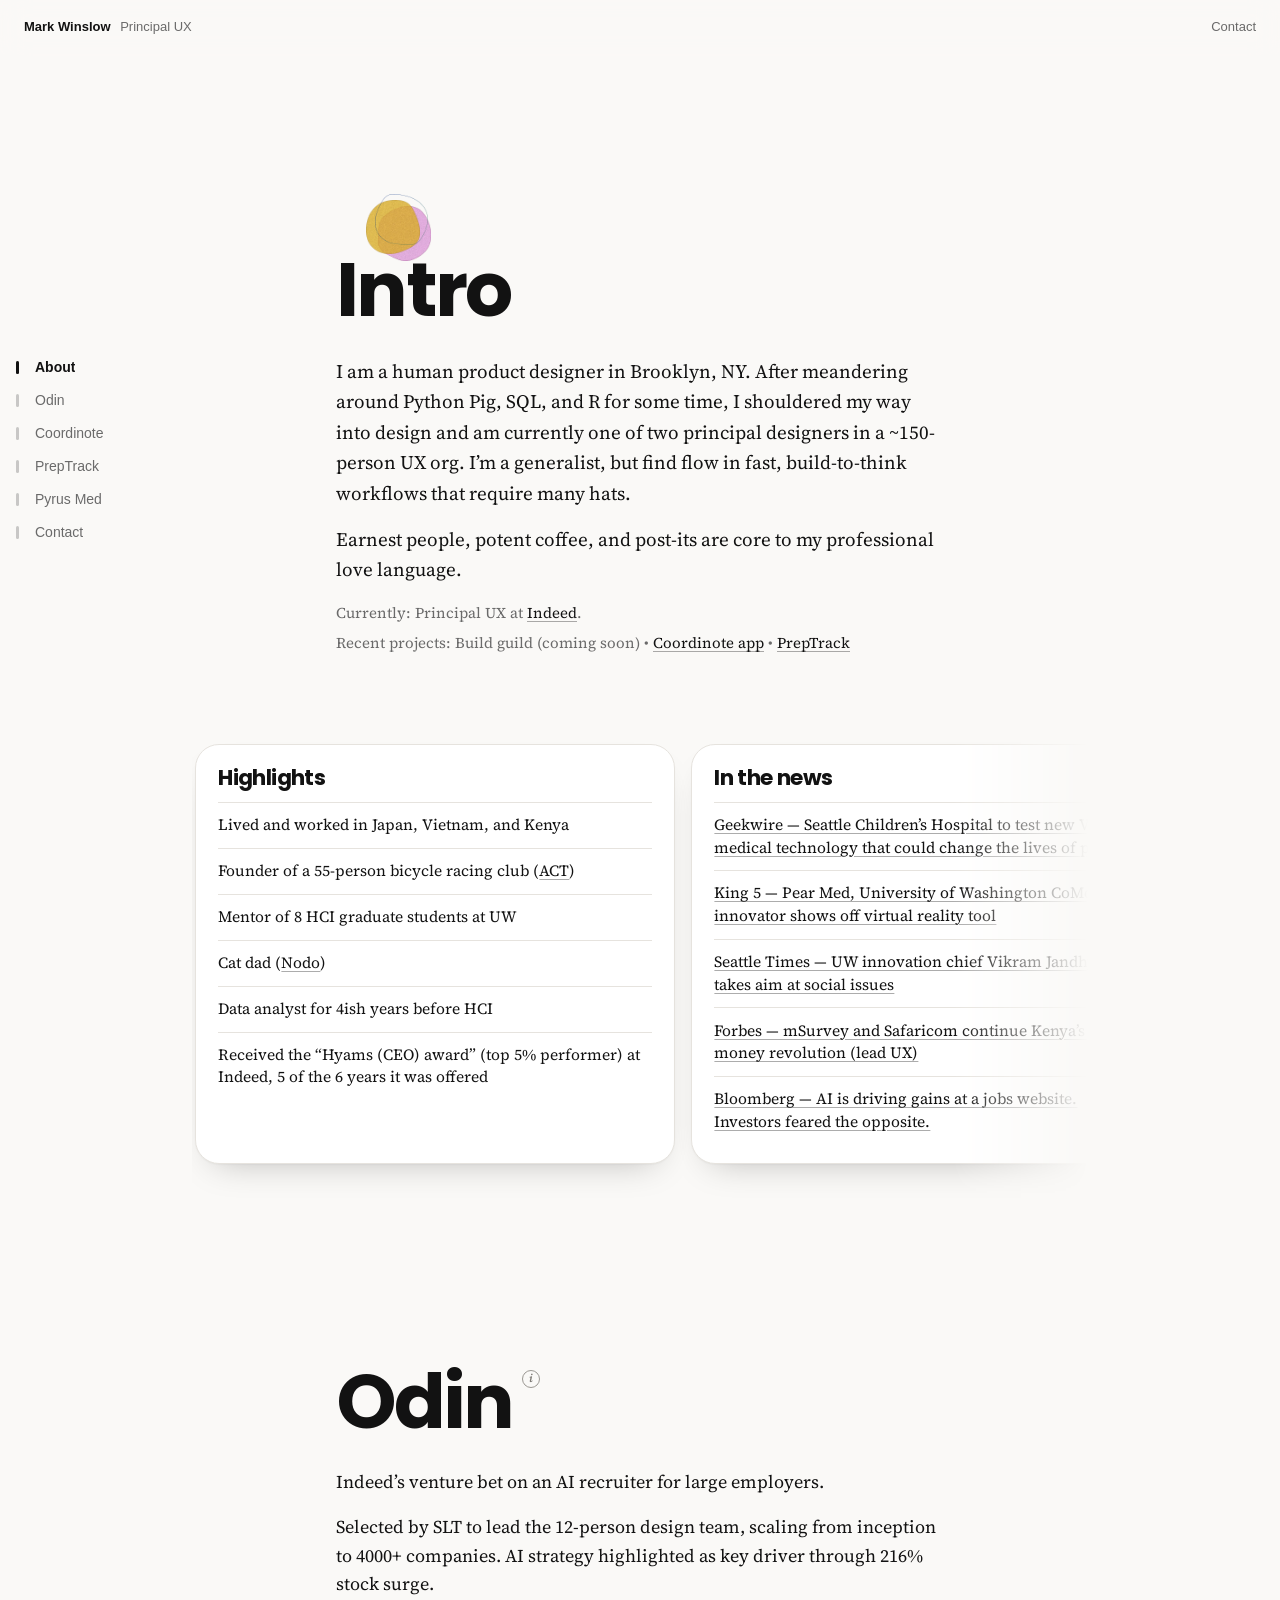
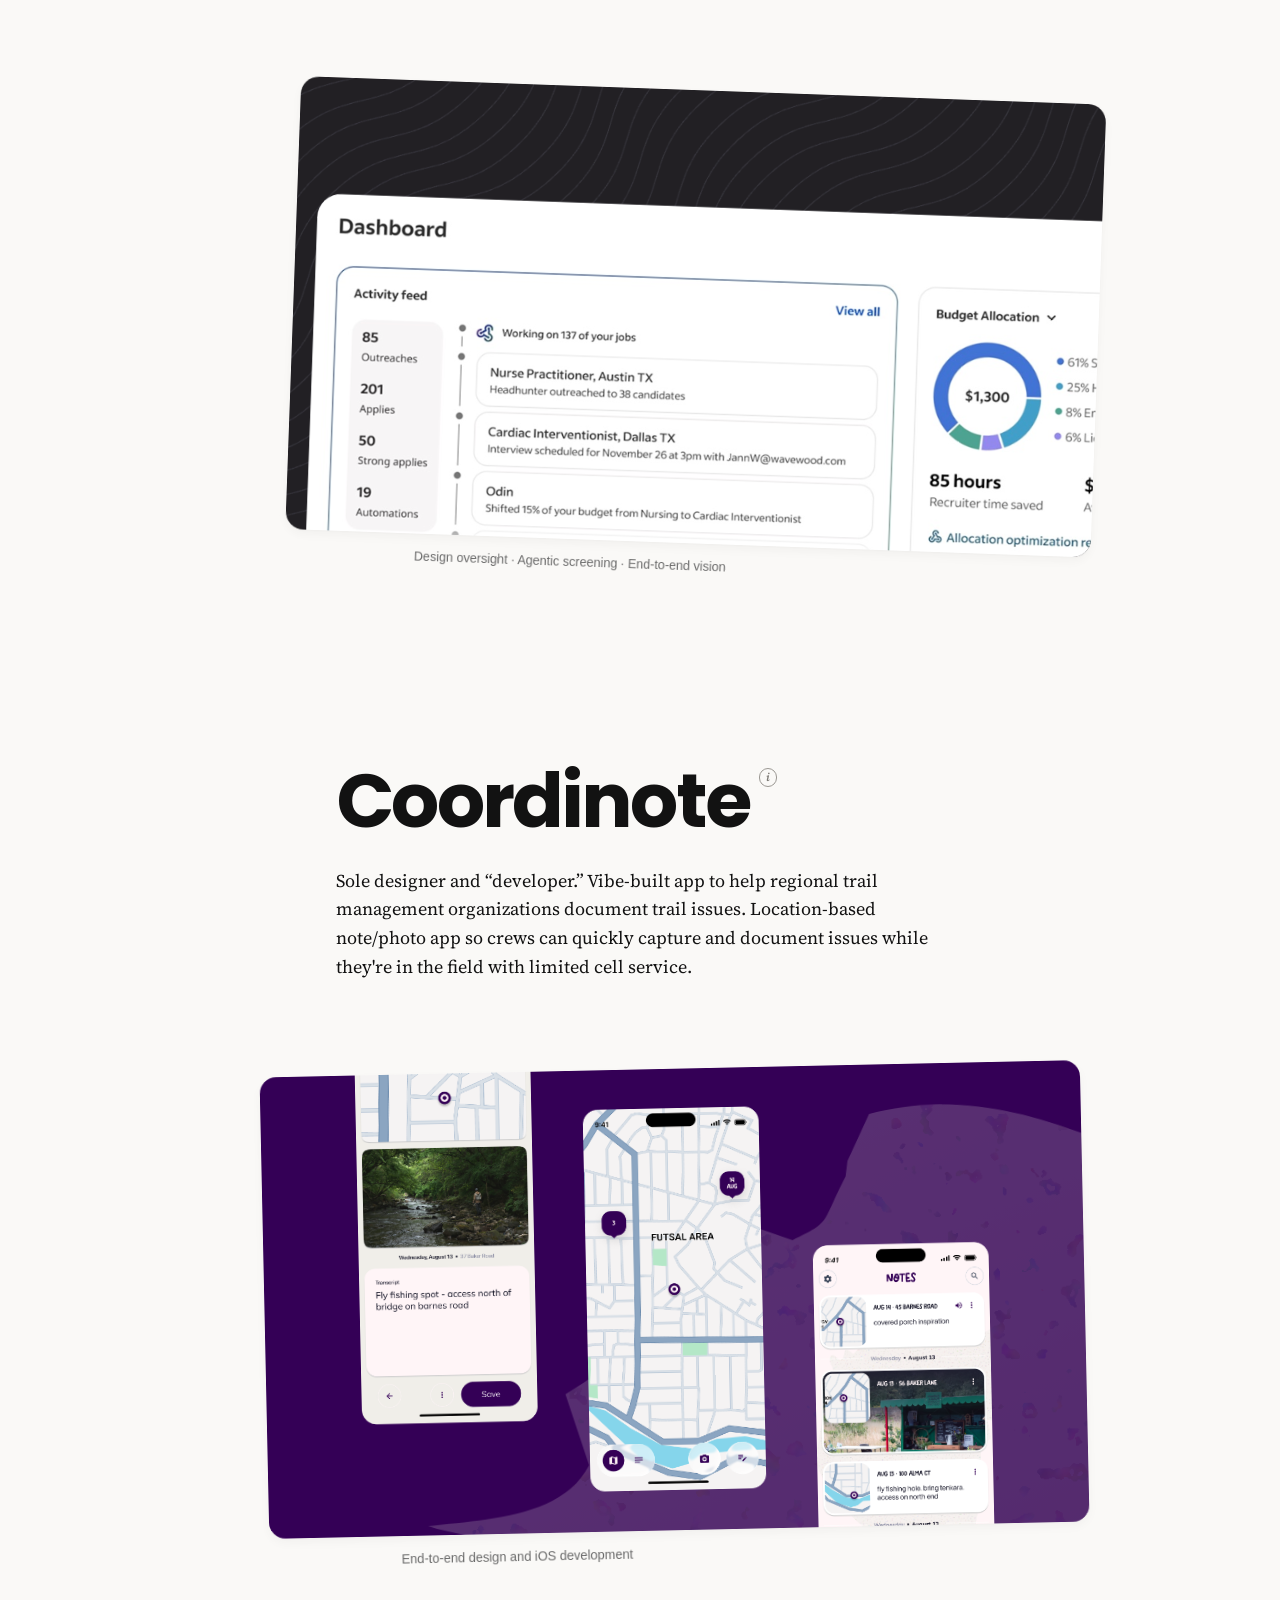
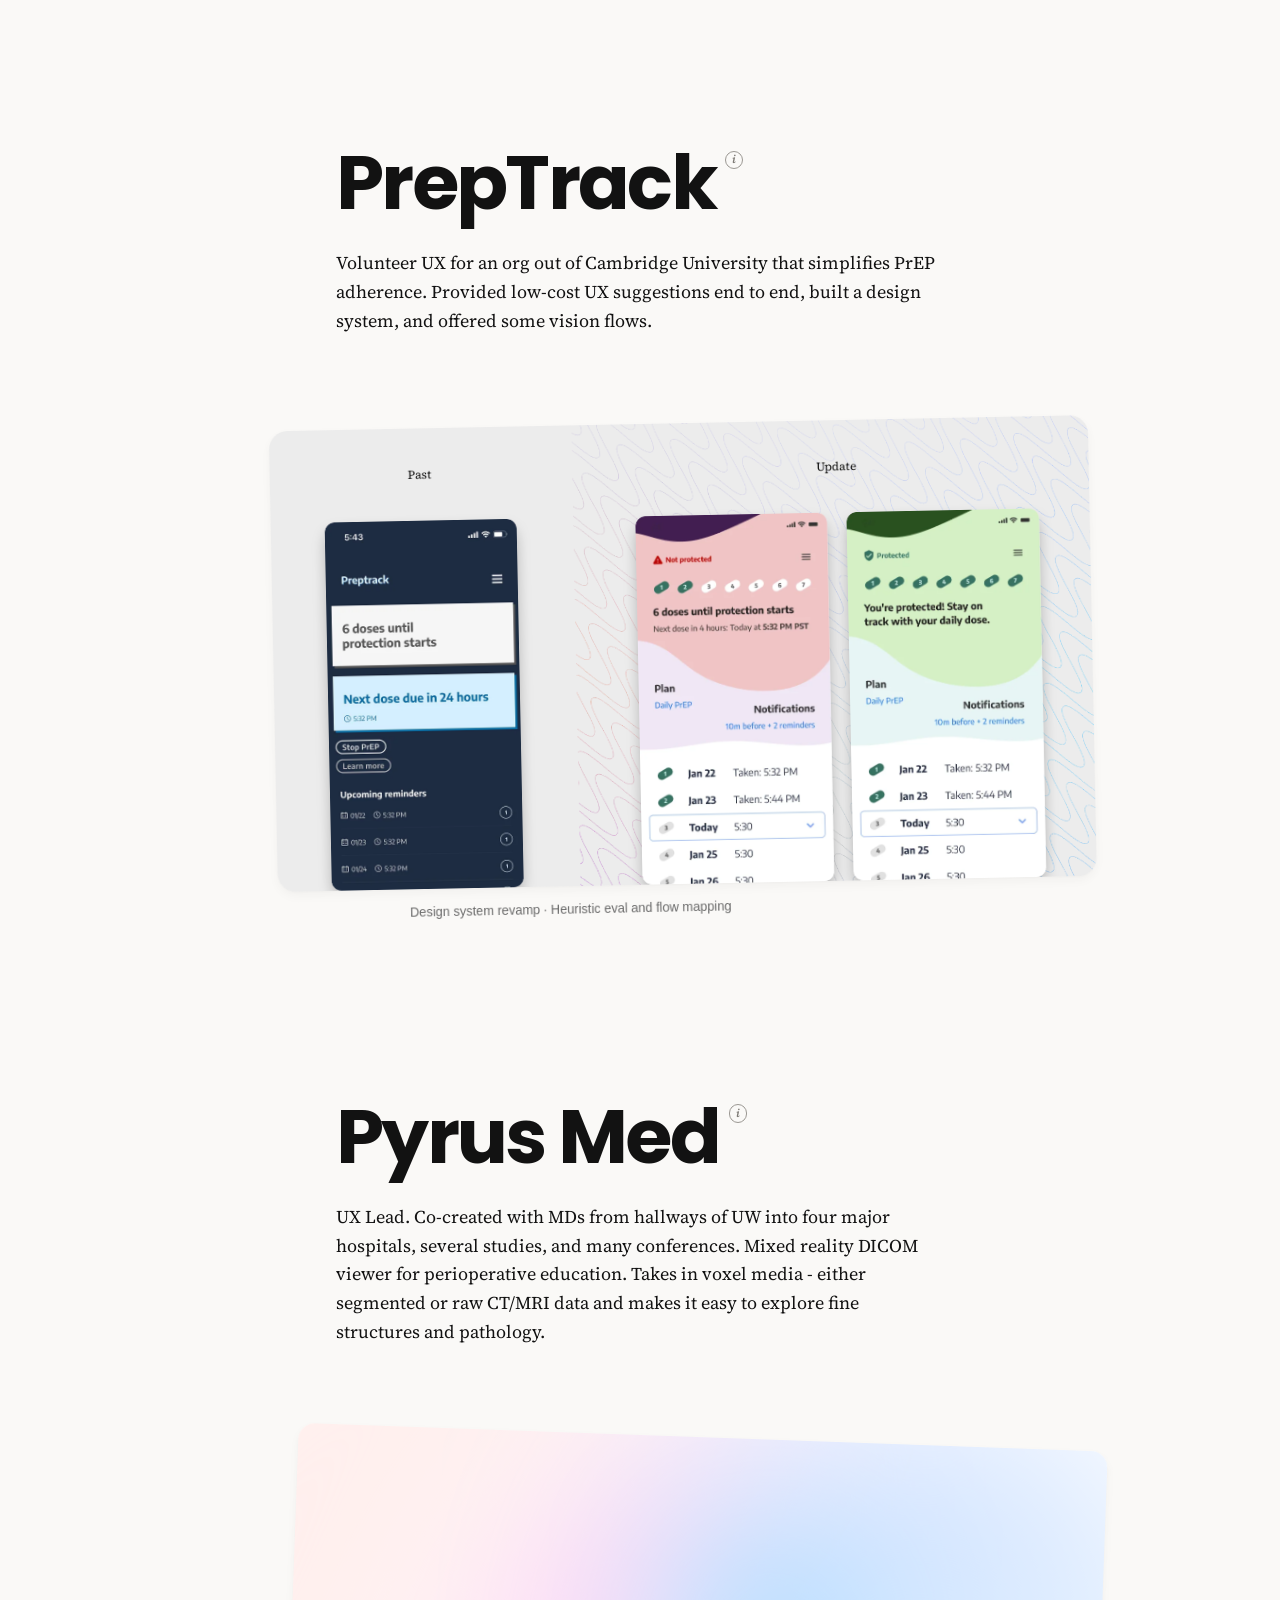
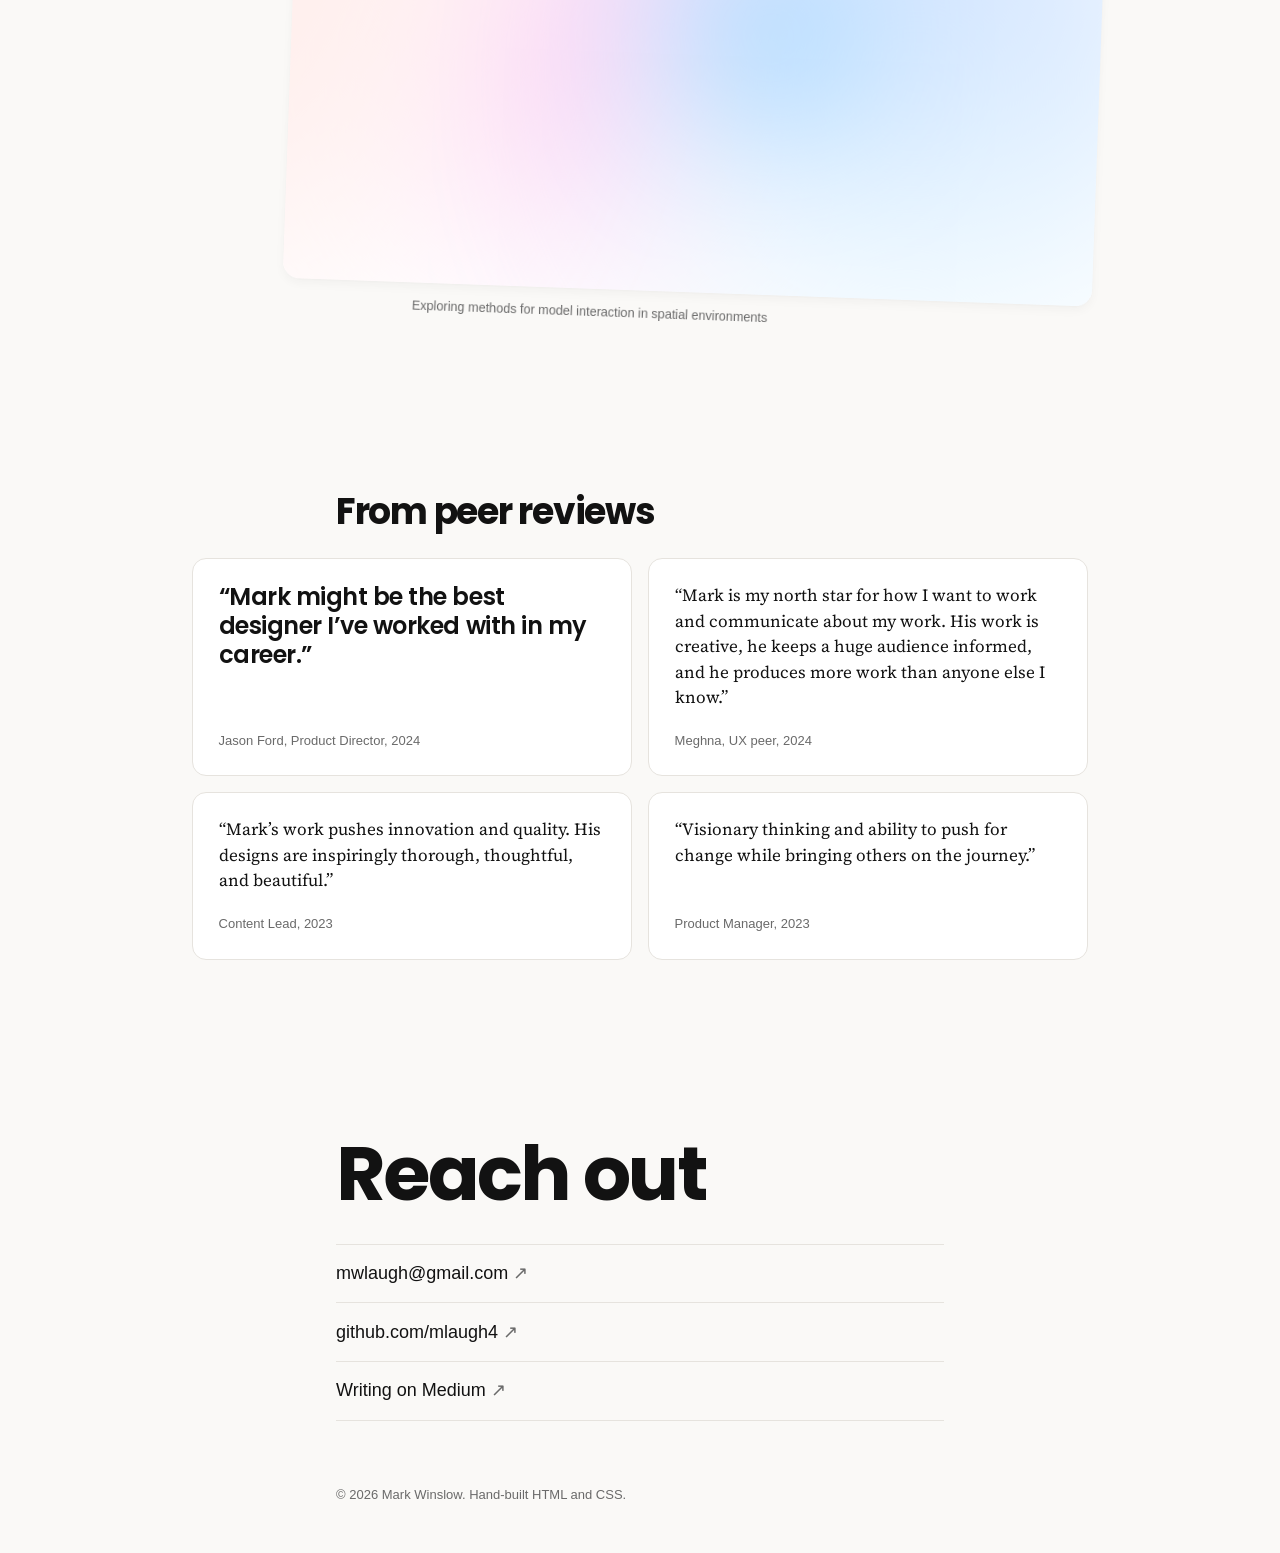
==== commit 94fb7c41: "Expand Odin, PrepTrack, and Pyrus Med deep dives Co-authored-by: Cursor <cursoragent@cursor.com>" ====
--- a/v2/index.html
+++ b/v2/index.html
@@ -15,7 +15,7 @@
       href="https://fonts.googleapis.com/css2?family=Poppins:wght@600;700&family=Source+Serif+4:ital,opsz,wght@0,8..60,400;0,8..60,600;1,8..60,400&display=swap"
       rel="stylesheet"
     />
-    <link rel="stylesheet" href="styles.css?v=49" />
+    <link rel="stylesheet" href="styles.css?v=63" />
     <script src="main.js?v=20" defer></script>
   </head>
   <body>
@@ -94,7 +94,7 @@
             Currently: Principal UX at <a href="#odin">Indeed</a>.
           </p>
           <p class="aside">
-            Recent projects: Build guild •
+            Recent projects: Build guild (coming soon) •
             <a href="#coordinote">Coordinote app</a> •
             <a href="#preptrack">PrepTrack</a>
           </p>
@@ -253,7 +253,7 @@
             </button>
           </div>
           <figcaption>
-            <span>Dashboard • motion</span>
+            <span>Design oversight · Agentic screening · End-to-end vision</span>
           </figcaption>
         </figure>
       </section>
@@ -279,10 +279,10 @@
             </details>
           </div>
           <p>
-            Sole designer and “developer.” Shipped app designed to help
-            partner trail management organizations document trail issues.
-            Gist: Location-based note/photo app so crews can quickly capture
-            and document issues while they're in the field with limited cell
+            Sole designer and “developer.” Vibe-built app to help regional
+            trail management organizations document trail issues.
+            Location-based note/photo app so crews can quickly capture and
+            document issues while they're in the field with limited cell
             service.
           </p>
         </div>
@@ -329,7 +329,7 @@
             </button>
           </div>
           <figcaption>
-            <span>Concept • design • iOS development</span>
+            <span>End-to-end design and iOS development</span>
           </figcaption>
         </figure>
       </section>
@@ -358,28 +358,28 @@
         <figure class="shot shot--bleed">
           <div class="frame frame--preptrack">
             <div class="pt">
-              <div class="pt__wash"><img src="img/preptrack-gradient.svg" alt="" /></div>
+              <div class="pt__wash"><img src="img/preptrack-waves.webp" alt="" /></div>
               <p class="pt__label pt__label--past">Past</p>
               <p class="pt__label pt__label--update">Update</p>
               <img
                 class="pt__past"
-                src="img/preptrack-past.png"
-                width="390"
-                height="747"
+                src="img/preptrack-past.webp?v=2"
+                width="442"
+                height="957"
                 alt=""
               />
               <img
                 class="pt__update pt__update--risk"
-                src="img/preptrack-update-not-protected.webp"
-                width="534"
-                height="1024"
+                src="img/preptrack-update-not-protected.webp?v=2"
+                width="443"
+                height="957"
                 alt="Not protected: six doses until protection starts"
               />
               <img
                 class="pt__update pt__update--safe"
-                src="img/preptrack-update-protected.webp"
-                width="534"
-                height="1024"
+                src="img/preptrack-update-protected.webp?v=2"
+                width="443"
+                height="957"
                 alt="Protected: stay on track with your daily dose"
               />
             </div>
@@ -394,7 +394,7 @@
             </button>
           </div>
           <figcaption>
-            <span>Adherence • design system • vision</span>
+            <span>Design system revamp · Heuristic eval and flow mapping</span>
           </figcaption>
         </figure>
       </section>
@@ -459,7 +459,7 @@
             </button>
           </div>
           <figcaption>
-            <span>Spatial interaction • medical imaging • prototyping</span>
+            <span>Exploring methods for model interaction in spatial environments</span>
           </figcaption>
         </figure>
       </section>
@@ -584,72 +584,52 @@
           </div>
           <div class="deep-dive__slide" data-slide hidden>
             <div class="frame frame--drivers">
-              <div class="drivers">
-                <div class="drivers__band drivers__band--ui"></div>
-                <div class="drivers__band drivers__band--ai"></div>
-                <div class="drivers__band drivers__band--src"></div>
-                <p class="drivers__label drivers__label--phase">Phase</p>
-                <p class="drivers__label drivers__label--ui">UI</p>
-                <p class="drivers__label drivers__label--ai">AI</p>
-                <p class="drivers__label drivers__label--src">Sources</p>
-                <section class="drivers__col drivers__col--create">
-                  <p>
-                    <strong>Job creation:</strong><br />
-                    Default screening criteria should be an expression of what we think is
-                    <span class="drivers__mark">most</span>
-                    important for evaluating candidates (and used to inform questions)
-                  </p>
-                  <div class="drivers__pill drivers__pill--green">
-                    <span>Screening criteria</span>
-                    <strong>Top 8 req. and pref.</strong>
-                  </div>
-                  <div class="drivers__pill drivers__pill--purple">
-                    <span>Prompt 1</span>
-                    <strong>CSSC generation</strong>
-                  </div>
-                  <div class="drivers__chips">
-                    <span>JD</span>
-                    <span>SQ</span>
-                    <span aria-hidden="true"></span>
-                  </div>
-                  <span class="drivers__rise drivers__rise--ui" aria-hidden="true"></span>
-                  <span class="drivers__rise drivers__rise--ai" aria-hidden="true"></span>
-                </section>
-                <section class="drivers__col drivers__col--present">
-                  <p>
-                    <strong>Presenting candidates:</strong><br />
-                    Wider set of inputs ensures CSP relevance while not flooding SC.
-                    *Score should only use information gathered in apply
-                  </p>
-                  <div class="drivers__pill drivers__pill--green">
-                    <span>CSP</span>
-                    <strong>Score, summary, verifs</strong>
-                  </div>
-                  <div class="drivers__pill drivers__pill--purple">
-                    <span>Prompt 2</span>
-                    <strong>CSP generation</strong>
-                  </div>
-                  <div class="drivers__chips drivers__chips--pair">
-                    <span>SC</span>
-                    <span>JD</span>
-                    <span>SQ</span>
-                    <span>Model jobs</span>
-                    <span aria-hidden="true"></span>
-                    <span>Skills</span>
-                  </div>
-                  <span class="drivers__rise drivers__rise--ui drivers__rise--jd" aria-hidden="true"></span>
-                  <span class="drivers__rise drivers__rise--ai drivers__rise--jd" aria-hidden="true"></span>
-                </section>
-                <svg class="drivers__links" viewBox="0 0 1000 562" aria-hidden="true">
-                  <defs>
-                    <marker id="odin-drivers-arrow" viewBox="0 0 10 10" refX="8" refY="5" markerWidth="7" markerHeight="7" orient="auto">
-                      <path d="M1 1.5 8 5 1 8.5" fill="none" stroke="#fff" stroke-width="1.4" stroke-linecap="round" stroke-linejoin="round" />
-                    </marker>
-                  </defs>
-                  <path d="M440 210 H488 V430 H590" />
-                  <path d="M600 250 V400" />
-                </svg>
-              </div>
+              <img
+                src="img/odin-drivers.webp?v=3"
+                width="1024"
+                height="894"
+                alt="Two phases of Odin: job creation builds default screening criteria from the job description, screening questions, and past jobs. Presenting candidates scores them from those criteria plus the job, model jobs, and skill trends. A core feedback loop connects the score back to screening criteria."
+              />
+            </div>
+          </div>
+          <div class="deep-dive__slide" data-slide hidden>
+            <div class="frame frame--optimizing">
+              <video
+                src="img/odin-optimizing.mp4"
+                width="1188"
+                height="720"
+                poster="img/odin-optimizing-poster.webp"
+                muted
+                loop
+                playsinline
+                preload="none"
+                aria-label="Odin identifying budget inefficiencies and recommending job optimizations"
+              ></video>
+            </div>
+          </div>
+          <div class="deep-dive__slide" data-slide hidden>
+            <div class="frame frame--fit">
+              <img
+                src="img/odin-fit.webp"
+                width="1324"
+                height="772"
+                alt="Resume summary for Maria Stites: Indeed Smart Screening score of 99 for Clinical Trial RN at Wavewood Pharma, with recent experience, supporting documentation, highlights, and items flagged for review"
+              />
+            </div>
+          </div>
+          <div class="deep-dive__slide" data-slide hidden>
+            <div class="frame frame--slop">
+              <video
+                src="img/odin-slop.mp4"
+                width="1280"
+                height="716"
+                poster="img/odin-slop-poster.webp"
+                muted
+                loop
+                playsinline
+                preload="none"
+                aria-label="Odin checking that applicants are real people, with a bot mitigation ID check and a credential upload for required licensure"
+              ></video>
             </div>
           </div>
           <button class="deep-dive__arrow deep-dive__arrow--prev" type="button" data-slide-prev aria-label="Previous slide">
@@ -751,6 +731,43 @@
             </p>
           </div>
         </div>
+        <div class="deep-dive__text deep-dive__text--solo" data-slide-copy hidden>
+          <div class="deep-dive__copy">
+            <h2 class="deep-dive__heading">Human-in-the-loop when it matters</h2>
+            <p>
+              Trust is the dominant term in the AI adoption function. This is
+              particularly salient in high-stakes applications like hiring.
+              While we found employers were quick to outsource screening and
+              sourcing functions, we found human intervention was necessary
+              for many tasks (e.g. budget management and interview scheduling).
+            </p>
+          </div>
+        </div>
+        <div class="deep-dive__text deep-dive__text--solo" data-slide-copy hidden>
+          <div class="deep-dive__copy">
+            <h2 class="deep-dive__heading">Communicating “fit”</h2>
+            <p>
+              The candidate summary page is where employers spend 95% of their
+              time, as they are delivered to their ATS; prepended to the
+              resume. It includes three pages: The summary (pictured), resume,
+              and screening interview summary. The information presentation
+              rides the balance between extensive UXR and legal guidance.
+            </p>
+          </div>
+        </div>
+        <div class="deep-dive__text deep-dive__text--solo" data-slide-copy hidden>
+          <div class="deep-dive__copy">
+            <h2 class="deep-dive__heading">AI slop butterknife</h2>
+            <p>
+              Hiring is a bit of an AI arms race. Part of Odin’s value
+              proposition is going beyond the AI-gen resume (a problem we also
+              help create) to identify real humans that
+              <em>actually</em> have required skills and certifications. This
+              flow was additive and took careful consideration to prevent
+              significant volume decline.
+            </p>
+          </div>
+        </div>
       </div>
     </dialog>
 
@@ -778,10 +795,10 @@
           <div class="deep-dive__copy">
             <h2 class="deep-dive__heading">Coordinote</h2>
             <p>
-              Sole designer and “developer.” Shipped app designed to help
-              partner trail management organizations document trail issues.
-              Gist: Location-based note/photo app so crews can quickly capture
-              and document issues while they're in the field with limited cell
+              Sole designer and “developer.” Vibe-built app to help regional
+              trail management organizations document trail issues.
+              Location-based note/photo app so crews can quickly capture and
+              document issues while they're in the field with limited cell
               service.
             </p>
           </div>
@@ -812,22 +829,22 @@
         <div class="deep-dive__media shot--bleed" data-deep-dive-media>
           <div class="frame frame--preptrack">
             <div class="pt">
-              <div class="pt__wash"><img src="img/preptrack-gradient.svg" alt="" /></div>
+              <div class="pt__wash"><img src="img/preptrack-waves.webp" alt="" /></div>
               <p class="pt__label pt__label--past">Past</p>
               <p class="pt__label pt__label--update">Update</p>
-              <img class="pt__past" src="img/preptrack-past.png" width="390" height="747" alt="" />
+              <img class="pt__past" src="img/preptrack-past.webp?v=2" width="442" height="957" alt="" />
               <img
                 class="pt__update pt__update--risk"
-                src="img/preptrack-update-not-protected.webp"
-                width="534"
-                height="1024"
+                src="img/preptrack-update-not-protected.webp?v=2"
+                width="443"
+                height="957"
                 alt="Not protected: six doses until protection starts"
               />
               <img
                 class="pt__update pt__update--safe"
-                src="img/preptrack-update-protected.webp"
-                width="534"
-                height="1024"
+                src="img/preptrack-update-protected.webp?v=2"
+                width="443"
+                height="957"
                 alt="Protected: stay on track with your daily dose"
               />
             </div>
@@ -898,13 +915,44 @@
         </div>
         <div class="deep-dive__text">
           <div class="deep-dive__copy">
-            <h2 class="deep-dive__heading">Pyrus Med</h2>
-            <p>
-              UX Lead. Co-created with MDs from hallways of UW into four major
-              hospitals, several studies, and many conferences. Mixed reality
-              DICOM viewer for perioperative education. Takes in voxel media -
-              either segmented or raw CT/MRI data and makes it easy to explore
-              fine structures and pathology.
+            <h2 class="deep-dive__heading">Project overview</h2>
+            <h3>Context</h3>
+            <p>
+              VR and AR was the hot emerging tech when I was in grad school. In
+              my final year, I linked up with two PhD students to build a
+              system for interventional cardiologists to educate and prepare
+              for complex procedures.
+            </p>
+            <h3>Product</h3>
+            <p>
+              In close collaboration with practitioners, we built a few
+              experiences: VR viewer with hybrid interaction model (more
+              later), AR viewer, and a desktop model management portal.
+            </p>
+            <h3>Key challenges</h3>
+            <ol>
+              <li>
+                Virtual reality is a big shift from current visualization tech,
+                and it’s introduction to the hospital requires a deep
+                understanding of surrounding players and influences. We used
+                ‘fly on the wall’ observation and contextual inquiry to better
+                understand and document workflows around medical imaging and
+                patient care protocols
+              </li>
+              <li>
+                One byproduct of this big shift is that novelty of interacting
+                with volumetric data. You can’t naturally use a keyboard and
+                mouse in VR, so we spent extensive time in the lab testing
+                various input models.
+              </li>
+            </ol>
+            <h3>Outcome</h3>
+            <p>
+              Partnership and seed money from the University of Washington.
+              Features in Seattle Times, Geekwire, and KING5 news. Pilots at 5
+              major research hospitals. vr workshop at largest radiology
+              conference in the world. Startup has gone through several rounds
+              and evolved into <a href="https://www.dopltechnologies.com/">Dopl</a>.
             </p>
           </div>
           <dl class="deep-dive__meta">
--- a/v2/styles.css
+++ b/v2/styles.css
@@ -587,7 +587,7 @@
 .frame--stage {
   aspect-ratio: 1663 / 935;
   padding: 0;
-  background: #151515;
+  background: #222024 url("img/odin-pattern.webp") center / 100% 100% no-repeat;
   border-radius: 20px;
 }
 
@@ -775,7 +775,7 @@
   display: none;
 }
 
-.deep-dive__text--solo {
+.deep-dive__text.deep-dive__text--solo {
   grid-template-columns: minmax(0, 1fr);
 }
 
@@ -790,7 +790,8 @@
   box-shadow: none;
 }
 
-.frame--sourcing {
+.frame--sourcing,
+.frame--optimizing {
   aspect-ratio: 16 / 9;
   padding: 0;
   overflow: hidden;
@@ -802,203 +803,81 @@
     40px 40px 75px rgba(0, 0, 0, 0.25);
 }
 
-.frame--sourcing video {
+.frame--sourcing video,
+.frame--optimizing video {
   display: block;
   width: 100%;
   height: 100%;
   object-fit: cover;
 }
 
+.frame--optimizing {
+  border: 0;
+  background: #222024;
+}
+
+.frame--optimizing video {
+  position: absolute;
+  top: 4.6%;
+  left: 2.7%;
+  width: 94.6%;
+  height: auto;
+  max-width: none;
+  object-fit: contain;
+}
+
 .frame--drivers {
-  aspect-ratio: 16 / 9;
-  padding: 0;
+  aspect-ratio: 968 / 540;
+  padding: 0;
+  background: #232323;
   border-radius: 22px;
-  background: #232323;
-  color: #f4f2ee;
-  font-family: var(--sans);
-  container-type: inline-size;
-}
-
-.drivers {
-  position: absolute;
-  inset: 0;
-  display: grid;
-  grid-template-columns: 23% 28% 3.4% 28% 1fr;
-  grid-template-rows: 26.7% 20% 20% 33.3%;
-}
-
-.drivers__band {
-  grid-column: 1 / -1;
-  z-index: 0;
-}
-
-.drivers__band--ui {
-  grid-row: 2;
-  background: #4b5448;
-}
-
-.drivers__band--ai {
-  grid-row: 3;
-  background: #595768;
-}
-
-.drivers__band--src {
-  grid-row: 4;
-  background: #444;
-}
-
-.drivers__label {
-  grid-column: 1;
-  z-index: 1;
-  align-self: center;
-  justify-self: end;
-  margin: 0 1.1cqw 0 0;
-  font-size: 1.55cqw;
-  font-weight: 600;
-  letter-spacing: -0.01em;
-}
-
-.drivers__label--phase { grid-row: 1; }
-.drivers__label--ui { grid-row: 2; }
-.drivers__label--ai { grid-row: 3; }
-.drivers__label--src { grid-row: 4; }
-
-.drivers__col {
-  position: relative;
-  z-index: 1;
-  display: grid;
-  grid-template-rows: 26.7% 20% 20% 33.3%;
-  grid-row: 1 / -1;
-  min-width: 0;
-  border: 1.5px solid rgba(255, 255, 255, 0.92);
-  border-radius: 2.4cqw;
-}
-
-.drivers__col--create { grid-column: 2; }
-.drivers__col--present { grid-column: 4; }
-
-.drivers__col > p {
-  margin: 0;
-  padding: 1.15cqw 1.35cqw 0;
-  font-size: 1.22cqw;
-  font-weight: 500;
-  line-height: 1.28;
-}
-
-.drivers__col > p strong {
-  font-weight: 700;
-}
-
-.drivers__mark {
-  text-decoration: underline;
-  text-decoration-thickness: 0.08em;
-  text-underline-offset: 0.12em;
-}
-
-.drivers__pill {
-  align-self: center;
-  justify-self: center;
-  display: grid;
-  place-items: center;
-  width: 50%;
-  min-height: 62%;
-  padding: 0.35cqw 0.6cqw;
-  border-radius: 0.85cqw;
-  text-align: center;
-  line-height: 1.15;
-}
-
-.drivers__pill span {
-  font-size: 0.95cqw;
-  font-weight: 500;
-}
-
-.drivers__pill strong {
-  font-size: 1.28cqw;
-  font-weight: 600;
-}
-
-.drivers__pill--green {
-  background: #5d7655;
-  color: #e7e4d4;
-}
-
-.drivers__pill--purple {
-  background: #6f6d84;
-  color: #e7e4d4;
-}
-
-.drivers__chips {
-  display: grid;
-  align-content: start;
-  justify-items: center;
-  gap: 0.7cqw;
-  margin-top: 3.2cqw;
-}
-
-.drivers__chips span {
-  display: grid;
-  place-items: center;
-  width: 39%;
-  height: 4.5cqw;
-  border-radius: 0.85cqw;
-  background: #fff;
-  color: #1c1c1c;
-  font-size: 1.45cqw;
-  font-weight: 600;
-}
-
-.drivers__chips--pair {
-  grid-template-columns: 1fr 1fr;
-  justify-items: center;
-  padding-inline: 0.7cqw;
-}
-
-.drivers__chips--pair span {
-  width: 78%;
-}
-
-.drivers__rise {
-  position: absolute;
+}
+
+.frame--drivers img {
+  position: absolute;
+  top: 0;
   left: 50%;
-  z-index: 2;
-  width: 1px;
-  height: 3.2cqw;
-  background: #fff;
+  width: auto;
+  max-width: none;
+  height: 100%;
+  border-radius: 0;
+  box-shadow: none;
   transform: translateX(-50%);
 }
 
-.drivers__rise::before {
-  content: "";
-  position: absolute;
-  top: -0.35cqw;
-  left: 50%;
-  border: 0.38cqw solid transparent;
-  border-bottom-color: #fff;
-  transform: translateX(-50%);
-}
-
-.drivers__rise--ui { top: 44.6%; }
-.drivers__rise--ai { top: 64.6%; }
-.drivers__rise--jd { left: 74.5%; }
-
-.drivers__links {
-  position: absolute;
-  inset: 0;
-  z-index: 2;
+.frame--fit {
+  aspect-ratio: 1488 / 838;
+  padding: 0;
+  background: #d5d5d5;
+  border-radius: 20px;
+}
+
+.frame--fit img {
+  position: absolute;
+  top: 4.06%;
+  left: 5.65%;
+  width: 88.98%;
+  height: auto;
+  border-radius: 0.6%;
+  box-shadow:
+    0 1px 2px rgba(0, 0, 0, 0.12),
+    0 12px 28px -16px rgba(0, 0, 0, 0.45);
+}
+
+.frame--slop {
+  aspect-ratio: 1280 / 716;
+  padding: 0;
+  overflow: hidden;
+  background: #eee8e7;
+  border-radius: 20px;
+}
+
+.frame--slop video {
+  display: block;
   width: 100%;
   height: 100%;
-  overflow: visible;
-  pointer-events: none;
-}
-
-.drivers__links path {
-  fill: none;
-  stroke: rgba(255, 255, 255, 0.92);
-  stroke-width: 1.25;
-  stroke-dasharray: 1.5 3.2;
-  stroke-linecap: round;
-  marker-end: url(#odin-drivers-arrow);
+  object-fit: cover;
+  border-radius: 0;
 }
 
 .deep-dive__arrow {
@@ -1099,9 +978,18 @@
   letter-spacing: -0.03em;
 }
 
-.deep-dive__copy p {
+.deep-dive__copy p,
+.deep-dive__copy ol {
   max-width: var(--text);
   margin: 0 0 1rem;
+}
+
+.deep-dive__copy ol {
+  padding-left: 1.25rem;
+}
+
+.deep-dive__copy li + li {
+  margin-top: 0.75rem;
 }
 
 .deep-dive__copy h3 {
@@ -1332,7 +1220,7 @@
 .frame--preptrack {
   aspect-ratio: 1663 / 935;
   padding: 0;
-  background: #e4e2e0;
+  background: #ececec;
   border-radius: 20px;
   container-type: inline-size;
 }
@@ -1349,16 +1237,15 @@
   width: 64.4%;
   height: 100%;
   overflow: hidden;
-  border-radius: 2.4cqw;
 }
 
 .frame--preptrack .pt__wash img {
   position: absolute;
-  left: -14.1%;
-  top: -2.46%;
-  width: 170.96%;
-  height: 122.35%;
+  inset: 0;
+  width: 100%;
+  height: 100%;
   max-width: none;
+  object-fit: cover;
   border-radius: 0;
   box-shadow: none;
 }
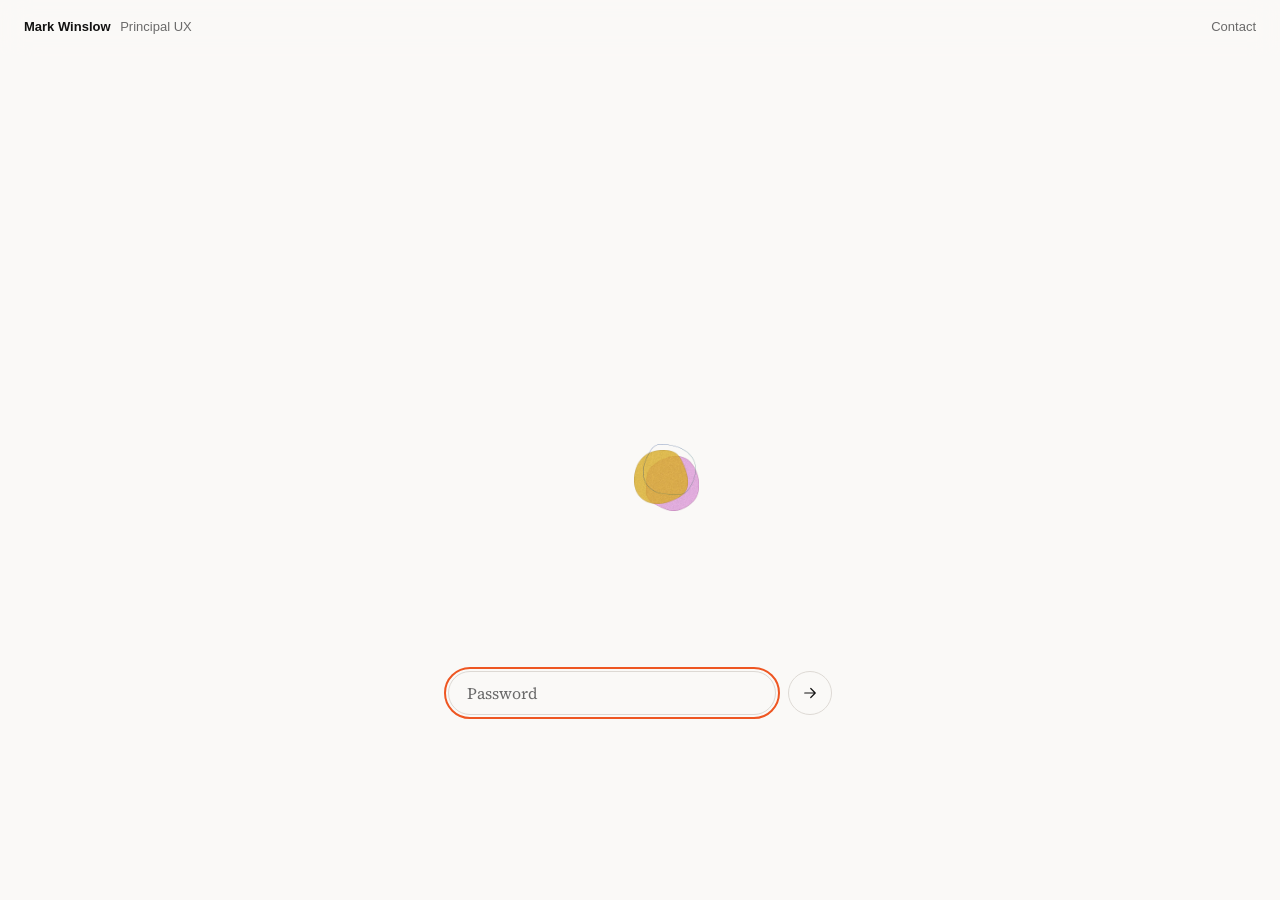
==== commit 4da29b56: "Add password gate and expand Pyrus Med deep dive Gate the portfolio behind a password screen, add th" ====
--- a/v2/index.html
+++ b/v2/index.html
@@ -15,11 +15,48 @@
       href="https://fonts.googleapis.com/css2?family=Poppins:wght@600;700&family=Source+Serif+4:ital,opsz,wght@0,8..60,400;0,8..60,600;1,8..60,400&display=swap"
       rel="stylesheet"
     />
-    <link rel="stylesheet" href="styles.css?v=63" />
-    <script src="main.js?v=20" defer></script>
+    <link rel="stylesheet" href="styles.css?v=74" />
+    <script>
+      try {
+        if (localStorage.getItem("v2-gate") === "1") {
+          document.documentElement.classList.add("is-unlocked");
+        }
+      } catch (error) {}
+    </script>
+    <script src="main.js?v=30" defer></script>
   </head>
   <body>
     <a class="skip" href="#main">Skip to content</a>
+
+    <div class="gate" id="gate">
+      <form class="gate__form" data-gate-form>
+        <div class="intro-mark" aria-hidden="true">
+          <img class="intro-mark__blob intro-mark__blob--pink" src="img/blob-pink.webp" alt="" />
+          <img class="intro-mark__blob intro-mark__blob--gold" src="img/blob-gold.webp" alt="" />
+          <img class="intro-mark__blob intro-mark__blob--line" src="img/blob-line.webp" alt="" />
+        </div>
+        <div class="gate__fields">
+          <label for="gate-password">Password</label>
+          <div class="gate__row">
+            <input
+              id="gate-password"
+              type="password"
+              name="password"
+              placeholder="Password"
+              autocomplete="current-password"
+              required
+              data-gate-input
+            />
+            <button type="submit" aria-label="Enter">
+              <svg viewBox="0 0 24 24" width="18" height="18" aria-hidden="true">
+                <path d="M5 12h14M13 6l6 6-6 6" fill="none" stroke="currentColor" stroke-width="1.6" stroke-linecap="round" stroke-linejoin="round" />
+              </svg>
+            </button>
+          </div>
+          <p class="gate__error" data-gate-error hidden>Try again.</p>
+        </div>
+      </form>
+    </div>
 
     <header class="topbar">
       <a class="topbar__name" href="#about">
@@ -44,6 +81,12 @@
           </a>
         </li>
         <li>
+          <a class="nav-link" href="#pear-med">
+            <span class="nav-link__dash" aria-hidden="true"></span>
+            <span class="nav-link__label">Pyrus Med</span>
+          </a>
+        </li>
+        <li>
           <a class="nav-link" href="#coordinote">
             <span class="nav-link__dash" aria-hidden="true"></span>
             <span class="nav-link__label">Coordinote</span>
@@ -53,12 +96,6 @@
           <a class="nav-link" href="#preptrack">
             <span class="nav-link__dash" aria-hidden="true"></span>
             <span class="nav-link__label">PrepTrack</span>
-          </a>
-        </li>
-        <li>
-          <a class="nav-link" href="#pear-med">
-            <span class="nav-link__dash" aria-hidden="true"></span>
-            <span class="nav-link__label">Pyrus Med</span>
           </a>
         </li>
         <li>
@@ -258,6 +295,71 @@
         </figure>
       </section>
 
+      <section id="pear-med" class="project" aria-labelledby="pear-title">
+        <div class="wrap">
+          <div class="project__head">
+            <h2 id="pear-title">Pyrus Med</h2>
+            <details class="role">
+              <summary aria-label="Pyrus Med role details">i</summary>
+              <dl>
+                <dt>Role</dt>
+                <dd>Co-founder and UX lead</dd>
+                <dt>When</dt>
+                <dd>2016–2017, UW CoMotion Labs</dd>
+                <dt>Press</dt>
+                <dd>
+                  <a
+                    href="https://www.geekwire.com/2017/seattle-childrens-hospital-test-new-vr-medical-technology-change-lives-patients/"
+                    >GeekWire</a
+                  >,
+                  <a
+                    href="https://www.king5.com/article/news/health/pear-med-university-of-washington-comotion-innovator-shows-off-virtual-reality-tool/281-420611481"
+                    >King 5</a
+                  >,
+                  <a
+                    href="https://www.urotoday.com/conference-highlights/world-congress-of-endourology-2017/98514-wce-2017-evaluation-of-a-3d-virtual-reality-model-for-surgical-planning-and-education.html"
+                    >WCE 2017</a
+                  >
+                </dd>
+              </dl>
+            </details>
+          </div>
+          <p>
+            UX Lead. Co-created with MDs from hallways of UW into four major
+            hospitals, several studies, and many conferences. Mixed reality
+            DICOM viewer for perioperative education. Takes in voxel media -
+            either segmented or raw CT/MRI data and makes it easy to explore
+            fine structures and pathology.
+          </p>
+        </div>
+
+        <figure class="shot shot--bleed">
+          <div class="frame frame--pyrus">
+            <img class="pyrus__wash" src="img/pyrus-gradient.svg" alt="" />
+            <p class="pyrus__label is-lead" style="--i: 0" aria-hidden="true">Imaging input</p>
+            <p class="pyrus__label" style="--i: 1" aria-hidden="true">Model management</p>
+            <p class="pyrus__label" style="--i: 2" aria-hidden="true">Virtual reality</p>
+            <p class="pyrus__label" style="--i: 3" aria-hidden="true">Augmented reality</p>
+            <img class="pyrus__panel is-lead" style="--i: 0" src="img/pyrus-filetypes.webp" width="478" height="676" alt="" />
+            <img class="pyrus__panel" style="--i: 1" src="img/pyrus-portal.webp" width="1024" height="680" alt="" />
+            <img class="pyrus__panel" style="--i: 2" src="img/pyrus-vr.webp" width="771" height="872" alt="" />
+            <img class="pyrus__panel" style="--i: 3" src="img/pyrus-ar.webp" width="771" height="872" alt="" />
+            <button
+              class="frame__open"
+              type="button"
+              data-deep-dive="pear-deep-dive"
+              aria-haspopup="dialog"
+              aria-label="View the Pyrus Med project"
+            >
+              <span class="frame__hint" aria-hidden="true">View project</span>
+            </button>
+          </div>
+          <figcaption>
+            <span>Exploring methods for model interaction in spatial environments</span>
+          </figcaption>
+        </figure>
+      </section>
+
       <section id="coordinote" class="project" aria-labelledby="coord-title">
         <div class="wrap">
           <div class="project__head">
@@ -399,71 +501,6 @@
         </figure>
       </section>
 
-      <section id="pear-med" class="project" aria-labelledby="pear-title">
-        <div class="wrap">
-          <div class="project__head">
-            <h2 id="pear-title">Pyrus Med</h2>
-            <details class="role">
-              <summary aria-label="Pyrus Med role details">i</summary>
-              <dl>
-                <dt>Role</dt>
-                <dd>Co-founder and UX lead</dd>
-                <dt>When</dt>
-                <dd>2016–2017, UW CoMotion Labs</dd>
-                <dt>Press</dt>
-                <dd>
-                  <a
-                    href="https://www.geekwire.com/2017/seattle-childrens-hospital-test-new-vr-medical-technology-change-lives-patients/"
-                    >GeekWire</a
-                  >,
-                  <a
-                    href="https://www.king5.com/article/news/health/pear-med-university-of-washington-comotion-innovator-shows-off-virtual-reality-tool/281-420611481"
-                    >King 5</a
-                  >,
-                  <a
-                    href="https://www.urotoday.com/conference-highlights/world-congress-of-endourology-2017/98514-wce-2017-evaluation-of-a-3d-virtual-reality-model-for-surgical-planning-and-education.html"
-                    >WCE 2017</a
-                  >
-                </dd>
-              </dl>
-            </details>
-          </div>
-          <p>
-            UX Lead. Co-created with MDs from hallways of UW into four major
-            hospitals, several studies, and many conferences. Mixed reality
-            DICOM viewer for perioperative education. Takes in voxel media -
-            either segmented or raw CT/MRI data and makes it easy to explore
-            fine structures and pathology.
-          </p>
-        </div>
-
-        <figure class="shot shot--bleed">
-          <div class="frame frame--pyrus">
-            <img class="pyrus__wash" src="img/pyrus-gradient.svg" alt="" />
-            <p class="pyrus__label is-lead" style="--i: 0" aria-hidden="true">Imaging input</p>
-            <p class="pyrus__label" style="--i: 1" aria-hidden="true">Model management</p>
-            <p class="pyrus__label" style="--i: 2" aria-hidden="true">Virtual reality</p>
-            <p class="pyrus__label" style="--i: 3" aria-hidden="true">Augmented reality</p>
-            <img class="pyrus__panel is-lead" style="--i: 0" src="img/pyrus-filetypes.webp" width="478" height="676" alt="" />
-            <img class="pyrus__panel" style="--i: 1" src="img/pyrus-portal.webp" width="1024" height="680" alt="" />
-            <img class="pyrus__panel" style="--i: 2" src="img/pyrus-vr.webp" width="771" height="872" alt="" />
-            <img class="pyrus__panel" style="--i: 3" src="img/pyrus-ar.webp" width="771" height="872" alt="" />
-            <button
-              class="frame__open"
-              type="button"
-              data-deep-dive="pear-deep-dive"
-              aria-haspopup="dialog"
-              aria-label="View the Pyrus Med project"
-            >
-              <span class="frame__hint" aria-hidden="true">View project</span>
-            </button>
-          </div>
-          <figcaption>
-            <span>Exploring methods for model interaction in spatial environments</span>
-          </figcaption>
-        </figure>
-      </section>
-
       <section class="kind-words" aria-labelledby="kind-title">
         <div class="wrap">
           <h3 id="kind-title">From peer reviews</h3>
@@ -900,20 +937,143 @@
         </button>
       </header>
       <div class="deep-dive__body">
+        <p class="deep-dive__count" data-slide-count hidden aria-live="polite"></p>
         <div class="deep-dive__media shot--bleed" data-deep-dive-media>
-          <div class="frame frame--pyrus">
-            <img class="pyrus__wash" src="img/pyrus-gradient.svg" alt="" />
-            <p class="pyrus__label is-lead" style="--i: 0" aria-hidden="true">Imaging input</p>
-            <p class="pyrus__label" style="--i: 1" aria-hidden="true">Model management</p>
-            <p class="pyrus__label" style="--i: 2" aria-hidden="true">Virtual reality</p>
-            <p class="pyrus__label" style="--i: 3" aria-hidden="true">Augmented reality</p>
-            <img class="pyrus__panel is-lead" style="--i: 0" src="img/pyrus-filetypes.webp" width="478" height="676" alt="" />
-            <img class="pyrus__panel" style="--i: 1" src="img/pyrus-portal.webp" width="1024" height="680" alt="" />
-            <img class="pyrus__panel" style="--i: 2" src="img/pyrus-vr.webp" width="771" height="872" alt="" />
-            <img class="pyrus__panel" style="--i: 3" src="img/pyrus-ar.webp" width="771" height="872" alt="" />
-          </div>
-        </div>
-        <div class="deep-dive__text">
+          <div class="deep-dive__slide is-current" data-slide>
+            <div class="frame frame--pyrus">
+              <img class="pyrus__wash" src="img/pyrus-gradient.svg" alt="" />
+              <p class="pyrus__label is-lead" style="--i: 0" aria-hidden="true">Imaging input</p>
+              <p class="pyrus__label" style="--i: 1" aria-hidden="true">Model management</p>
+              <p class="pyrus__label" style="--i: 2" aria-hidden="true">Virtual reality</p>
+              <p class="pyrus__label" style="--i: 3" aria-hidden="true">Augmented reality</p>
+              <img class="pyrus__panel is-lead" style="--i: 0" src="img/pyrus-filetypes.webp" width="478" height="676" alt="" />
+              <img class="pyrus__panel" style="--i: 1" src="img/pyrus-portal.webp" width="1024" height="680" alt="" />
+              <img class="pyrus__panel" style="--i: 2" src="img/pyrus-vr.webp" width="771" height="872" alt="" />
+              <img class="pyrus__panel" style="--i: 3" src="img/pyrus-ar.webp" width="771" height="872" alt="" />
+            </div>
+          </div>
+          <div class="deep-dive__slide" data-slide hidden>
+            <div class="frame frame--vimeo">
+              <iframe
+                data-vimeo
+                title="Pear Med"
+                allow="autoplay; fullscreen; picture-in-picture"
+                allowfullscreen
+              ></iframe>
+              <div class="vimeo-bar">
+                <input
+                  type="range"
+                  min="0"
+                  max="100"
+                  step="0.1"
+                  value="0"
+                  aria-label="Seek"
+                  aria-valuemin="0"
+                  aria-valuemax="100"
+                  aria-valuenow="0"
+                  aria-valuetext="0:00"
+                />
+                <span class="vimeo-bar__time" data-vimeo-time>0:00</span>
+              </div>
+            </div>
+          </div>
+          <div class="deep-dive__slide" data-slide hidden>
+            <div
+              class="frame frame--splash"
+              role="img"
+              aria-label="Press clippings for Pyrus Med: the Seattle Times, King 5, a lab session with the VR viewer, GeekWire, and UroToday"
+            >
+              <div class="splash__shot splash__shot--times">
+                <img src="img/pyrus-press-times.webp" width="2880" height="1800" alt="" />
+              </div>
+              <div class="splash__shot splash__shot--king">
+                <img src="img/pyrus-press-king5.webp" width="1588" height="1916" alt="" />
+              </div>
+              <div class="splash__shot splash__shot--lab">
+                <img src="img/pyrus-press-lab.webp" width="1920" height="1080" alt="" />
+              </div>
+              <div class="splash__shot splash__shot--geekwire">
+                <img src="img/pyrus-press-geekwire.webp" width="1746" height="1422" alt="" />
+              </div>
+              <div class="splash__shot splash__shot--uro">
+                <img src="img/pyrus-press-urotoday.webp" width="1560" height="1256" alt="" />
+              </div>
+            </div>
+          </div>
+          <div class="deep-dive__slide" data-slide hidden>
+            <div
+              class="frame frame--sketch"
+              role="img"
+              aria-label="Sketches for the Pyrus Med viewer: problem framing, a file-retrieval flow, a whiteboard session, a notebook being drawn in, and the menu progressing from a concept sketch to a high-fidelity mockup"
+            >
+              <img class="sketch__problem" src="img/pyrus-sketch-problem.webp" width="768" height="1024" alt="" />
+              <video
+                class="sketch__board"
+                src="img/pyrus-sketch-board.mp4"
+                width="1280"
+                height="720"
+                poster="img/pyrus-sketch-board-poster.webp"
+                muted
+                loop
+                playsinline
+                preload="none"
+              ></video>
+              <img class="sketch__flow" src="img/pyrus-sketch-flow.webp" width="768" height="1024" alt="" />
+              <video
+                class="sketch__notebook"
+                src="img/pyrus-sketch-notebook.mp4"
+                width="1280"
+                height="720"
+                poster="img/pyrus-sketch-notebook-poster.webp"
+                muted
+                loop
+                playsinline
+                preload="none"
+              ></video>
+              <img class="sketch__menu" src="img/pyrus-sketch-menu.webp" width="671" height="819" alt="" />
+            </div>
+          </div>
+          <div class="deep-dive__slide" data-slide hidden>
+            <div
+              class="frame frame--map"
+              role="img"
+              aria-label="Cross-platform map of the Pyrus Med desktop app and VR viewer, connecting a file portal to anatomy views, a model library, and voice annotations in VR"
+            >
+              <img src="img/pyrus-map.webp" width="1872" height="1048" alt="" />
+            </div>
+          </div>
+          <div class="deep-dive__slide" data-slide hidden>
+            <div
+              class="frame frame--uxr"
+              role="img"
+              aria-label="Usability sessions for the Pyrus Med viewer: a lab trial, an advisor reviewing a model, and an office session"
+            >
+              <video
+                src="img/pyrus-uxr.mp4"
+                width="640"
+                height="360"
+                poster="img/pyrus-uxr-poster.webp"
+                muted
+                loop
+                playsinline
+                preload="none"
+              ></video>
+              <img class="uxr__clinic" src="img/pyrus-uxr-clinic.webp" width="990" height="734" alt="" />
+              <img class="uxr__office" src="img/pyrus-uxr-office.webp" width="1008" height="1120" alt="" />
+            </div>
+          </div>
+          <button class="deep-dive__arrow deep-dive__arrow--prev" type="button" data-slide-prev aria-label="Previous slide">
+            <svg viewBox="0 0 24 24" width="18" height="18" aria-hidden="true">
+              <path d="M14 6 8 12l6 6" fill="none" stroke="currentColor" stroke-width="1.6" stroke-linecap="round" stroke-linejoin="round" />
+            </svg>
+          </button>
+          <button class="deep-dive__arrow deep-dive__arrow--next" type="button" data-slide-next aria-label="Next slide">
+            <svg viewBox="0 0 24 24" width="18" height="18" aria-hidden="true">
+              <path d="M10 6l6 6-6 6" fill="none" stroke="currentColor" stroke-width="1.6" stroke-linecap="round" stroke-linejoin="round" />
+            </svg>
+          </button>
+        </div>
+        <div class="deep-dive__text" data-slide-copy>
           <div class="deep-dive__copy">
             <h2 class="deep-dive__heading">Project overview</h2>
             <h3>Context</h3>
@@ -978,6 +1138,63 @@
             </dd>
           </dl>
         </div>
+        <div class="deep-dive__text deep-dive__text--solo" data-slide-copy hidden></div>
+        <div class="deep-dive__text deep-dive__text--solo" data-slide-copy hidden>
+          <div class="deep-dive__copy">
+            <h2 class="deep-dive__heading">Small splash</h2>
+            <p>As a nice log on our fire, our efforts were acknowledged by local publications:</p>
+            <ul>
+              <li>
+                <a
+                  href="https://www.geekwire.com/2017/seattle-childrens-hospital-test-new-vr-medical-technology-change-lives-patients/"
+                  >Geekwire</a
+                >: “Seattle Children’s Hospital to test new VR medical technology that could change the lives of patients”
+              </li>
+              <li>
+                <a
+                  href="https://www.king5.com/article/news/health/pear-med-university-of-washington-comotion-innovator-shows-off-virtual-reality-tool/281-420611481"
+                  >King 5</a
+                >: “Pear Med, University of Washington CoMotion innovator shows off virtual reality tool”
+              </li>
+              <li>
+                <a href="https://www.seattletimes.com/seattle-news/education/uw-innovation-chief-takes-aim-at-social-issues/"
+                  >Seattle Times</a
+                >: “UW innovation chief Vikram Jandhyala takes aim at social issues”
+              </li>
+            </ul>
+          </div>
+        </div>
+        <div class="deep-dive__text deep-dive__text--solo" data-slide-copy hidden>
+          <div class="deep-dive__copy">
+            <h2 class="deep-dive__heading">Sketching was fundamental</h2>
+            <p>
+              Because the team was collocated, we used sketching for almost everything. Not only is it
+              inclusive and fast, we’ve found it easier that digital wire-framing tools to quickly design
+              in 3-dimensions. It was not uncommon for us to go straight into a prototype from sketches.
+            </p>
+          </div>
+        </div>
+        <div class="deep-dive__text deep-dive__text--solo" data-slide-copy hidden>
+          <div class="deep-dive__copy">
+            <h2 class="deep-dive__heading">Cross-platform application map</h2>
+            <p>
+              Before epics, we spend a little more time defining high-level flows and fit/finish. This
+              helps us optimize backend architecture and think about how data and features are distributed
+              between our web app and VR.
+            </p>
+          </div>
+        </div>
+        <div class="deep-dive__text deep-dive__text--solo" data-slide-copy hidden>
+          <div class="deep-dive__copy">
+            <h2 class="deep-dive__heading">Ongoing UXR</h2>
+            <p>
+              We were fortunate to have a team of medical advisors and bi-weekly working sessions at UW
+              Med Center. These tightened our feedback loop and helped us narrow scope quickly.
+              Less-frequent usability sessions were held when epics were completed (controller navigation,
+              new interaction integration, web application, etc).
+            </p>
+          </div>
+        </div>
       </div>
     </dialog>
   </body>
--- a/v2/styles.css
+++ b/v2/styles.css
@@ -70,6 +70,157 @@
 .wrap {
   width: min(var(--text), 100% - 3rem);
   margin-inline: auto;
+}
+
+/* Password gate */
+
+html:not(.is-unlocked) .skip,
+html:not(.is-unlocked) .side-nav,
+html:not(.is-unlocked) main,
+html:not(.is-unlocked) .footer,
+html:not(.is-unlocked) .deep-dive {
+  display: none;
+}
+
+html.is-unlocked .gate {
+  display: none;
+}
+
+.gate {
+  position: fixed;
+  inset: 0;
+  z-index: 30;
+  display: grid;
+  grid-template-rows: 1fr auto 1fr;
+  justify-items: center;
+  background: var(--bg);
+  transition: opacity 0.45s ease;
+}
+
+html.is-unlocking .gate {
+  opacity: 0;
+  pointer-events: none;
+}
+
+html.is-revealing .side-nav,
+html.is-revealing main,
+html.is-revealing .footer {
+  animation: gate-reveal 0.6s ease both;
+}
+
+@keyframes gate-reveal {
+  from {
+    opacity: 0;
+  }
+  to {
+    opacity: 1;
+  }
+}
+
+@media (prefers-reduced-motion: reduce) {
+  .gate {
+    transition: none;
+  }
+
+  html.is-revealing .side-nav,
+  html.is-revealing main,
+  html.is-revealing .footer {
+    animation: none;
+  }
+}
+
+.gate__form {
+  display: contents;
+}
+
+.gate .intro-mark {
+  grid-row: 2;
+  margin: 0;
+}
+
+.gate__fields {
+  position: relative;
+  grid-row: 3;
+  align-self: center;
+  width: min(24rem, calc(100% - 2.5rem));
+}
+
+.gate__fields label {
+  position: absolute;
+  width: 1px;
+  height: 1px;
+  padding: 0;
+  margin: -1px;
+  overflow: hidden;
+  clip: rect(0, 0, 0, 0);
+  white-space: nowrap;
+  border: 0;
+}
+
+.gate__row {
+  display: flex;
+  align-items: center;
+  gap: 0.75rem;
+}
+
+.gate__row input {
+  flex: 1;
+  min-width: 0;
+  height: 2.75rem;
+  padding: 0 1.1rem;
+  border: 1px solid #ddd9d4;
+  border-radius: 999px;
+  background: transparent;
+  color: var(--ink);
+  font: inherit;
+  font-size: 1rem;
+}
+
+.gate__row input::placeholder {
+  color: var(--muted);
+  opacity: 1;
+}
+
+.gate__row input:focus {
+  outline: 2px solid var(--accent);
+  outline-offset: 2px;
+}
+
+.gate__row button {
+  display: grid;
+  place-items: center;
+  flex: none;
+  width: 2.75rem;
+  height: 2.75rem;
+  padding: 0;
+  border: 1px solid #ddd9d4;
+  border-radius: 50%;
+  background: transparent;
+  color: var(--ink);
+  cursor: pointer;
+}
+
+.gate__row button:hover {
+  border-color: var(--ink);
+}
+
+.gate__row button:focus-visible {
+  outline: 2px solid var(--accent);
+  outline-offset: 2px;
+}
+
+.gate__error {
+  position: absolute;
+  top: 100%;
+  left: 0;
+  margin: 0.6rem 0 0;
+  font-family: var(--sans);
+  font-size: 0.8125rem;
+  color: var(--accent);
+}
+
+.gate__fields.is-invalid .gate__row input {
+  border-color: var(--accent);
 }
 
 /* Top bar */
@@ -771,8 +922,105 @@
 }
 
 .deep-dive__slide[hidden],
-.deep-dive__text[hidden] {
+.deep-dive__text[hidden],
+.deep-dive__text:empty {
   display: none;
+}
+
+.frame--vimeo {
+  aspect-ratio: 16 / 9;
+  padding: 0;
+  background: #111;
+  border-radius: 20px;
+}
+
+.shot--bleed .frame--vimeo iframe {
+  position: absolute;
+  inset: 0;
+  width: 100%;
+  height: 100%;
+  border: 0;
+  border-radius: inherit;
+}
+
+.vimeo-bar {
+  position: absolute;
+  z-index: 2;
+  left: 0;
+  right: 0;
+  bottom: 0;
+  display: grid;
+  grid-template-columns: minmax(0, 1fr) auto;
+  gap: 0.75rem;
+  align-items: center;
+  padding: 1.75rem 0.9rem 0.7rem;
+  background: linear-gradient(to top, rgba(0, 0, 0, 0.55), transparent);
+  border-radius: 0 0 20px 20px;
+  opacity: 0;
+  pointer-events: none;
+  transition: opacity 160ms ease;
+}
+
+.frame--vimeo.is-ready:hover .vimeo-bar,
+.frame--vimeo.is-ready:focus-within .vimeo-bar {
+  opacity: 1;
+  pointer-events: auto;
+}
+
+.vimeo-bar input {
+  appearance: none;
+  width: 100%;
+  height: 1rem;
+  margin: 0;
+  background: transparent;
+  cursor: pointer;
+}
+
+.vimeo-bar input::-webkit-slider-runnable-track {
+  height: 4px;
+  border-radius: 999px;
+  background: linear-gradient(to right, #fff var(--p, 0%), rgba(255, 255, 255, 0.35) var(--p, 0%));
+}
+
+.vimeo-bar input::-webkit-slider-thumb {
+  appearance: none;
+  width: 12px;
+  height: 12px;
+  margin-top: -4px;
+  border-radius: 50%;
+  background: #fff;
+}
+
+.vimeo-bar input::-moz-range-track {
+  height: 4px;
+  border: 0;
+  border-radius: 999px;
+  background: rgba(255, 255, 255, 0.35);
+}
+
+.vimeo-bar input::-moz-range-progress {
+  height: 4px;
+  border-radius: 999px;
+  background: #fff;
+}
+
+.vimeo-bar input::-moz-range-thumb {
+  width: 12px;
+  height: 12px;
+  border: 0;
+  border-radius: 50%;
+  background: #fff;
+}
+
+.vimeo-bar input:focus-visible {
+  outline: 2px solid #fff;
+  outline-offset: 2px;
+}
+
+.vimeo-bar__time {
+  color: #fff;
+  font: 500 0.75rem/1 var(--sans);
+  font-variant-numeric: tabular-nums;
 }
 
 .deep-dive__text.deep-dive__text--solo {
@@ -880,6 +1128,204 @@
   border-radius: 0;
 }
 
+.frame--splash {
+  aspect-ratio: 1877 / 1055.319;
+  padding: 0;
+  background: #222024;
+  border-radius: 20px;
+}
+
+.frame--splash .splash__shot {
+  position: absolute;
+  overflow: hidden;
+}
+
+.frame--splash .splash__shot img {
+  position: absolute;
+  max-width: none;
+  border-radius: 0;
+  box-shadow: none;
+  object-fit: fill;
+}
+
+.splash__shot--times {
+  left: 0;
+  top: 0.015%;
+  width: 35.749%;
+  height: 103.476%;
+}
+
+.frame--splash .splash__shot--times img {
+  left: -82.67%;
+  top: -15.38%;
+  width: 300.63%;
+  height: 115.38%;
+}
+
+.splash__shot--king {
+  left: 32.978%;
+  top: 0.015%;
+  width: 46.564%;
+  height: 99.97%;
+}
+
+.frame--splash .splash__shot--king img {
+  inset: 0;
+  width: 100%;
+  height: 100%;
+  object-fit: cover;
+}
+
+.splash__shot--lab {
+  left: 34.736%;
+  top: 56.396%;
+  width: 44.06%;
+  height: 44.252%;
+}
+
+.frame--splash .splash__shot--lab img {
+  left: 0;
+  top: 0;
+  width: 100.6%;
+  height: 100.21%;
+}
+
+.splash__shot--geekwire {
+  left: 57.698%;
+  top: 51.753%;
+  width: 46.404%;
+  height: 73.437%;
+}
+
+.frame--splash .splash__shot--geekwire img {
+  left: -9.22%;
+  top: 0;
+  width: 109.25%;
+  height: 100%;
+}
+
+.splash__shot--uro {
+  left: 71.019%;
+  top: -0.174%;
+  width: 36.281%;
+  height: 51.928%;
+}
+
+.frame--splash .splash__shot--uro img {
+  inset: 0;
+  width: 100%;
+  height: 100%;
+  object-fit: cover;
+}
+
+.frame--sketch {
+  aspect-ratio: 1498 / 846;
+  padding: 0;
+  background: #eceae6;
+  border-radius: 20px;
+}
+
+.frame--sketch img,
+.frame--sketch video {
+  position: absolute;
+  object-fit: cover;
+  border-radius: 0;
+  box-shadow: none;
+  max-width: none;
+}
+
+.frame--sketch img.sketch__problem {
+  left: 0;
+  top: 0;
+  width: 30.77%;
+  height: 71.04%;
+}
+
+.frame--sketch video.sketch__board {
+  left: 0;
+  top: 71.04%;
+  width: 30.77%;
+  height: 28.96%;
+}
+
+.frame--sketch img.sketch__flow {
+  left: 30.77%;
+  top: 0;
+  width: 36.18%;
+  height: 100%;
+}
+
+.frame--sketch video.sketch__notebook {
+  left: 66.95%;
+  top: 0;
+  width: 33.05%;
+  height: 52.01%;
+}
+
+.frame--sketch img.sketch__menu {
+  left: 66.95%;
+  top: 52.01%;
+  width: 33.05%;
+  height: 47.99%;
+  object-position: center top;
+}
+
+.frame--map {
+  aspect-ratio: 1872 / 1048;
+  padding: 0;
+  background: #e2e2e2;
+  border-radius: 20px;
+}
+
+.frame--map img {
+  position: absolute;
+  inset: 0;
+  width: 100%;
+  height: 100%;
+  object-fit: cover;
+  border-radius: 0;
+  box-shadow: none;
+}
+
+.frame--uxr {
+  aspect-ratio: 1488 / 834;
+  padding: 0;
+  background: #1c1c1c;
+  border-radius: 20px;
+}
+
+.shot--bleed .frame--uxr video,
+.shot--bleed .frame--uxr img {
+  position: absolute;
+  object-fit: cover;
+  border-radius: 16px;
+  box-shadow: none;
+  max-width: none;
+}
+
+.shot--bleed .frame--uxr video {
+  left: 1.8%;
+  top: 13.2%;
+  width: 70.4%;
+  height: 73.6%;
+}
+
+.shot--bleed .frame--uxr img.uxr__clinic {
+  top: 0;
+  right: 0;
+  width: 26.2%;
+  height: 48.8%;
+  border-radius: 0 20px 14px 14px;
+}
+
+.shot--bleed .frame--uxr img.uxr__office {
+  right: 0;
+  bottom: 0;
+  width: 26.2%;
+  height: 49.4%;
+  border-radius: 14px 14px 20px 0;
+}
+
 .deep-dive__arrow {
   --arrow: 96px;
   position: absolute;
@@ -979,12 +1425,14 @@
 }
 
 .deep-dive__copy p,
-.deep-dive__copy ol {
+.deep-dive__copy ol,
+.deep-dive__copy ul {
   max-width: var(--text);
   margin: 0 0 1rem;
 }
 
-.deep-dive__copy ol {
+.deep-dive__copy ol,
+.deep-dive__copy ul {
   padding-left: 1.25rem;
 }
 
